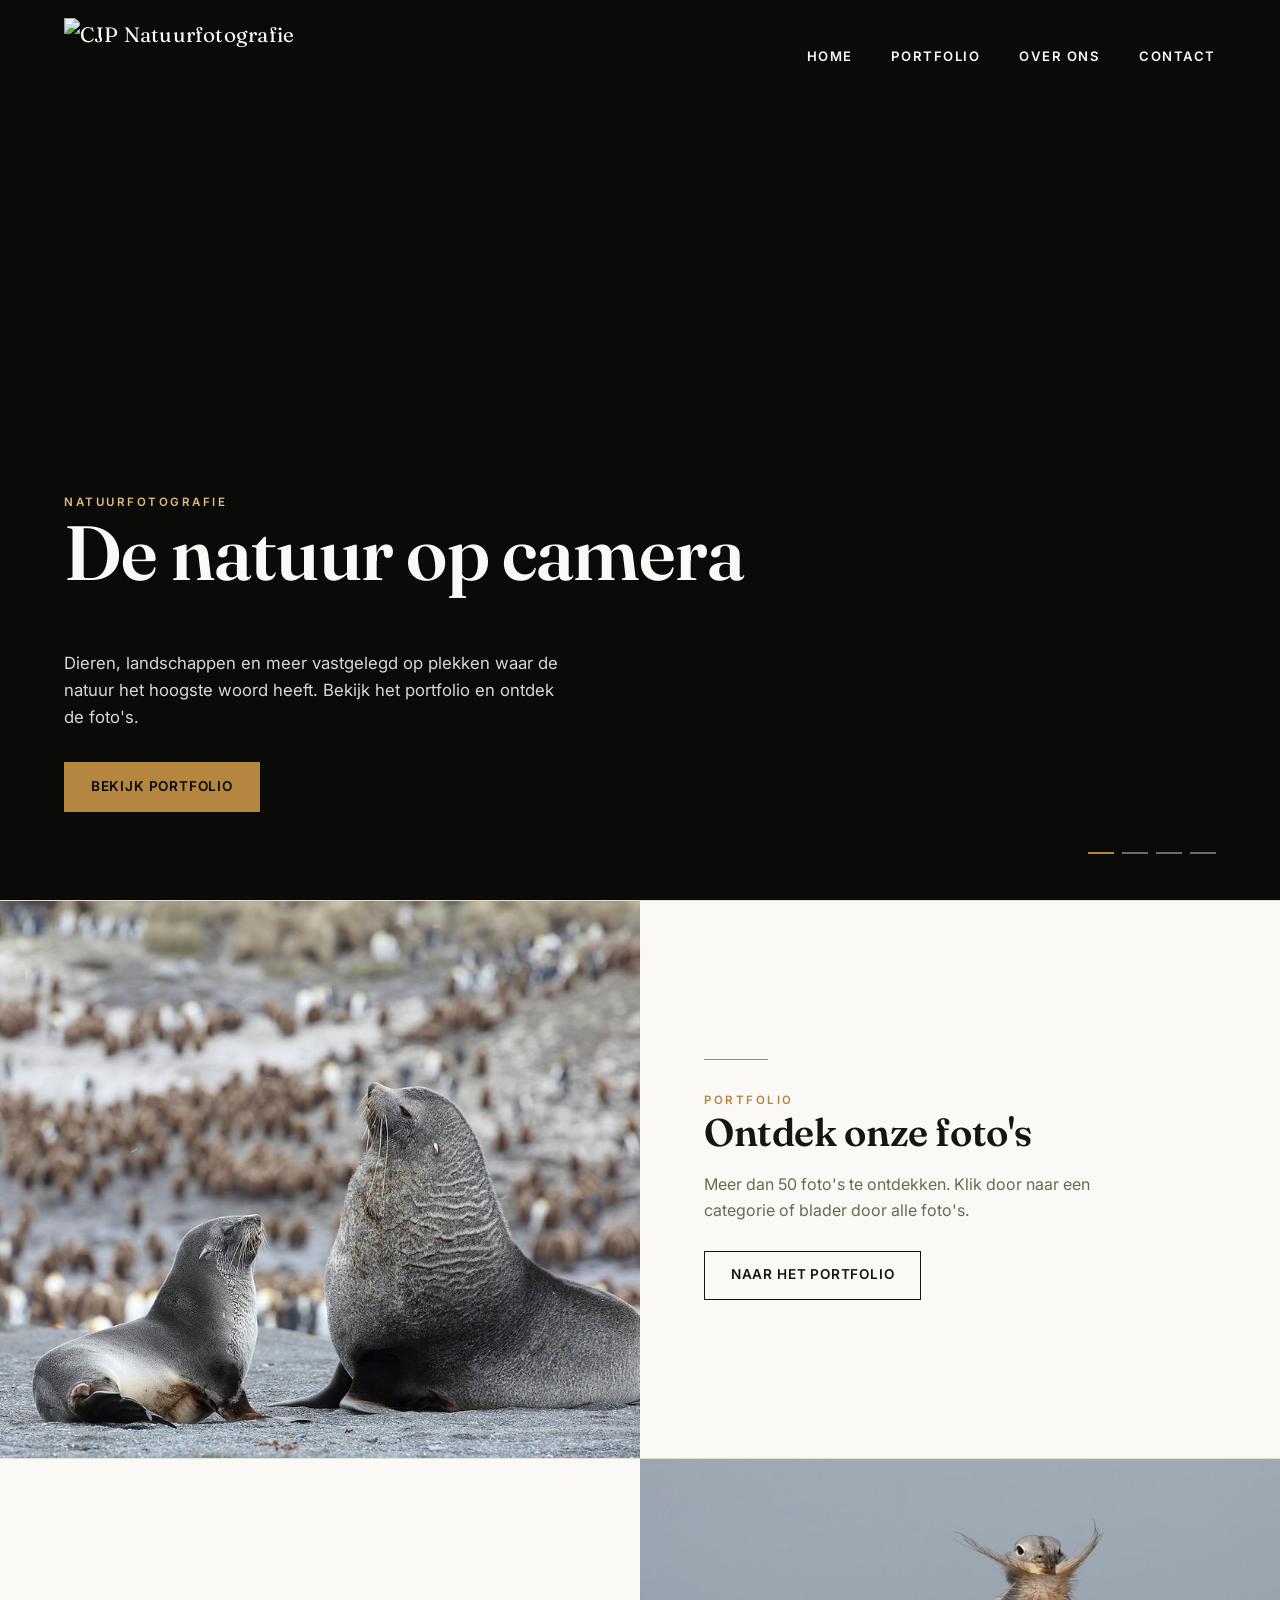
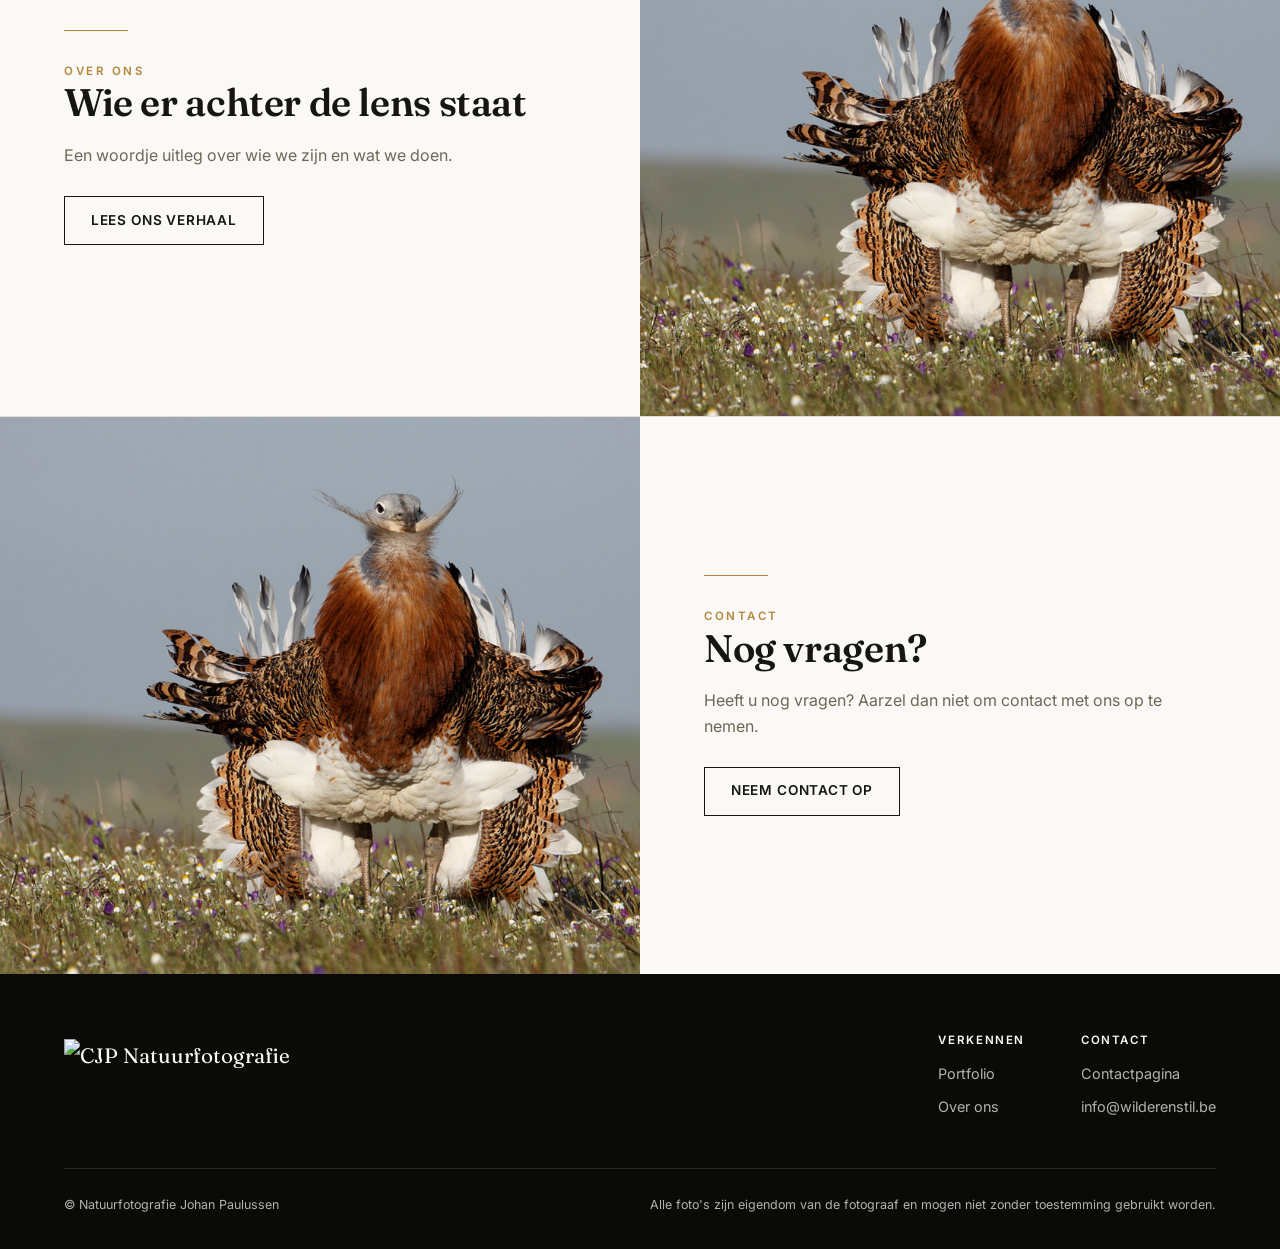
==== index.html @ 3b95b69b "Update image sources in index.html" ====
<!DOCTYPE html>
<html lang="nl">
<head>
<meta charset="UTF-8">
<meta name="viewport" content="width=device-width, initial-scale=1.0">
<title>Natuurfotografie Johan Paulussen</title>
<meta name="description" content="Natuurfotografie by Johan Paulussen">
<link rel="preconnect" href="https://fonts.googleapis.com">
<link href="https://fonts.googleapis.com/css2?family=Fraunces:opsz,wght@9..144,400;9..144,600;9..144,700&family=Inter:wght@400;500;600;700&display=swap" rel="stylesheet">
<link rel="stylesheet" href="css/style.css">
</head>
<body>

<!-- ============================================================ NAVIGATIE -->
<header class="site-nav">
  <a href="./" class="logo">
    <img class="logo-voor-zwart" src="images/logo-voor-zwart.png" alt="CJP Natuurfotografie">
    <img class="logo-voor-wit" src="images/logo-voor-wit.png" alt="CJP Natuurfotografie">
  </a>
  <button class="nav-toggle" aria-label="Menu" aria-expanded="false">☰</button>
  <nav>
    <ul class="nav-links">
      <li><a class="top-link" href="./">Home</a></li>
      <li class="has-menu">
        <a class="top-link" href="portfolio/">Portfolio</a>
        <div class="mega-menu" data-mega-menu></div>
      </li>
      <li><a class="top-link" href="over-ons/">Over ons</a></li>
      <li><a class="top-link" href="contact/">Contact</a></li>
    </ul>
  </nav>
</header>

<!-- ============================================================ HERO SLIDESHOW -->
<section class="hero">
  <div class="hero-slide is-active" style="background-image:url('images/slide-1.webp')"></div>
  <div class="hero-slide" style="background-image:url('images/slide-2.webp')"></div>
  <div class="hero-slide" style="background-image:url('images/slide-3.webp')"></div>
  <div class="hero-slide" style="background-image:url('images/slide-4.webp')"></div>

  <div class="hero-inner">
    <span class="eyebrow">Natuurfotografie</span>
    <h1 class="hero-title">De natuur op camera</h1>
    <p class="hero-sub">Dieren, landschappen en meer vastgelegd op plekken waar de natuur het hoogste woord heeft. Bekijk het portfolio en ontdek de foto's.</p>
    <div class="hero-actions">
      <a class="btn btn-goud" href="portfolio/">Bekijk portfolio</a>
    </div>
  </div>

  <div class="hero-dots"></div>
</section>

<!-- ============================================================ SCROLL-REVEAL BARS -->
<section class="bars">

  <div class="bar">
    <div class="bar-media"><img src="images/index-1.jpg" alt="Spetters" loading="lazy"></div>
    <div class="bar-content">
      <div class="horizon"></div>
      <div class="opacity-group">
        <span class="eyebrow">Portfolio</span>
        <h3>Ontdek onze foto's</h3>
        <p>Meer dan 50 foto's te ontdekken. Klik door naar een categorie of blader door alle foto's.</p>
        <a class="btn btn-line" href="portfolio/">Naar het portfolio</a>
      </div>
    </div>
  </div>

  <div class="bar">
    <div class="bar-media"><img src="images/index-2.jpg" alt="Oog in oogr" loading="lazy"></div>
    <div class="bar-content">
      <div class="horizon"></div>
      <div class="opacity-group">
        <span class="eyebrow">Over ons</span>
        <h3>Wie er achter de lens staat</h3>
        <p>Een woordje uitleg over wie we zijn en wat we doen.</p>
        <a class="btn btn-line" href="over-ons/">Lees ons verhaal</a>
      </div>
    </div>
  </div>

  <div class="bar">
    <div class="bar-media"><img src="images/index-3.jpg" alt="Moeder en zoon in het dierenrijk" loading="lazy"></div>
    <div class="bar-content">
      <div class="horizon"></div>
      <div class="opacity-group">
        <span class="eyebrow">Contact</span>
        <h3>Nog vragen?</h3>
        <p>Heeft u nog vragen? Aarzel dan niet om contact met ons op te nemen.</p>
        <a class="btn btn-line" href="contact/">Neem contact op</a>
      </div>
    </div>
  </div>

</section>

<!-- ============================================================ FOOTER -->
<footer class="site-footer">
  <div class="footer-top">
    <a href="./" class="logo"><img src="images/logo-voor-zwart.png" alt="CJP Natuurfotografie"></a>
    <div class="footer-links">
      <div>
        <h4>Verkennen</h4>
        <ul>
          <li><a href="portfolio/">Portfolio</a></li>
          <li><a href="over-ons/">Over ons</a></li>
        </ul>
      </div>
      <div>
        <h4>Contact</h4>
        <ul>
          <li><a href="contact/">Contactpagina</a></li>
          <li><a href="mailto:info@wilderenstil.be">info@wilderenstil.be</a></li>
        </ul>
      </div>
    </div>
  </div>
  <div class="footer-bottom">
    <span>© Natuurfotografie Johan Paulussen</span>
    <span>Alle foto's zijn eigendom van de fotograaf en mogen niet zonder toestemming gebruikt worden.</span>
  </div>
</footer>

<script src="js/data.js"></script>
<script src="js/main.js"></script>
</body>
</html>
---- css/style.css ----
/* =========================================================================
   NATUURFOTOGRAFIE — stijlsysteem
   Kleur: ivoor / inkt / noir met een goud-accent.
   Type: Fraunces (display, met karakter) + Inter (body/UI).
   Signature: de "horizon-reveal" — bij het scrollen tekent een dunne
   gouden lijn zichzelf, als een horizon die verschijnt, terwijl de
   inhoud van elke sectie vanaf de zijkant instroomt.
   ========================================================================== */

:root{
  --c-ivoor:      #FAF9F5;
  --c-ivoor-dim:  #F1EFE8;
  --c-inkt:       #16150F;
  --c-noir:       #0A0A08;
  --c-noir-2:     #131210;
  --c-goud:       #B4863F;
  --c-goud-licht: #DDBD7C;
  --c-goud-dim:   #8C6A32;
  --c-lijn-licht: #E1DED2;
  --c-lijn-donker:#2A2820;
  --c-tekst-zacht:#6B6858;

  --font-display: 'Fraunces', 'Iowan Old Style', serif;
  --font-body:    'Inter', -apple-system, BlinkMacSystemFont, sans-serif;

  --maxw: 1320px;
  --pad: clamp(20px, 5vw, 72px);

  --dur: 0.9s;
  --ease: cubic-bezier(.22,.61,.36,1);
}

*, *::before, *::after{ box-sizing: border-box; }
html{ scroll-behavior: smooth; }
@media (prefers-reduced-motion: reduce){
  html{ scroll-behavior: auto; }
  *, *::before, *::after{ animation-duration: 0.001ms !important; transition-duration: 0.001ms !important; }
}

body{
  margin:0;
  background: var(--c-ivoor);
  color: var(--c-inkt);
  font-family: var(--font-body);
  font-size: 16px;
  line-height: 1.6;
  -webkit-font-smoothing: antialiased;
}

img{ max-width:100%; display:block; }
a{ color:inherit; text-decoration:none; }
ul{ margin:0; padding:0; list-style:none; }
button{ font-family: inherit; cursor:pointer; }
input, textarea, select{ font-family: inherit; font-size: 1rem; }

h1,h2,h3,h4{
  font-family: var(--font-display);
  font-weight: 600;
  line-height: 1.08;
  margin: 0 0 .5em;
  letter-spacing: -0.01em;
}

.eyebrow{
  font-family: var(--font-body);
  font-size: .72rem;
  letter-spacing: .22em;
  text-transform: uppercase;
  color: var(--c-goud);
  font-weight: 600;
}

.wrap{ max-width: var(--maxw); margin: 0 auto; padding-left: var(--pad); padding-right: var(--pad); }

/* -------------------------------------------------------------- knoppen */
.btn{
  display:inline-flex;
  align-items:center;
  gap:.6em;
  padding: .95em 1.9em;
  border: 1px solid currentColor;
  background: transparent;
  font-size: .85rem;
  letter-spacing: .06em;
  text-transform: uppercase;
  font-weight: 600;
  transition: background var(--dur) var(--ease), color var(--dur) var(--ease), border-color var(--dur) var(--ease);
}
.btn-goud{
  color: var(--c-noir);
  background: var(--c-goud);
  border-color: var(--c-goud);
}
.btn-goud:hover{ background: var(--c-goud-licht); border-color: var(--c-goud-licht); }
.btn-line{ color: inherit; }
.btn-line:hover{ background: var(--c-inkt); color: var(--c-ivoor); border-color: var(--c-inkt); }
.btn-line.licht:hover{ background: var(--c-ivoor); color: var(--c-inkt); border-color: var(--c-ivoor); }

/* -------------------------------------------------------------- navigatie */
.site-nav{
  position: fixed;
  top:0; left:0; right:0;
  z-index: 100;
  display:flex;
  align-items:center;
  justify-content:space-between;
  padding: 26px var(--pad);
  color: var(--c-ivoor);
  transition: background var(--dur) var(--ease), padding var(--dur) var(--ease), color var(--dur) var(--ease), box-shadow var(--dur) var(--ease);
}
.site-nav.is-scrolled{
  background: rgba(250,249,245,.92);
  backdrop-filter: blur(10px);
  color: var(--c-inkt);
  padding-top: 16px;
  padding-bottom: 16px;
  box-shadow: 0 1px 0 var(--c-lijn-licht);
}
.site-nav .logo{
  font-family: var(--font-display);
  font-size: 1.3rem;
  letter-spacing: .01em;
  display: inline-flex;
  align-items: center;
}
.site-nav .logo span{ color: var(--c-goud); }

/* Twee logobestanden: één ontworpen voor een witte/lichte achtergrond,
   één voor een donkere achtergrond. CSS toont automatisch de juiste
   versie: op de homepage (transparante balk over de foto) de donkere
   versie, zodra je scrolt (effen lichte balk) de witte versie. Op alle
   andere pagina's staat de balk altijd effen, dus daar zie je meteen
   de witte versie. */
.site-nav .logo img{
  height: 76px;
  width: auto;
  display: block;
  margin: -8px 0;   /* laat het logo groter ogen zonder de navbalk zelf hoger te maken */
  transition: height .3s var(--ease), margin .3s var(--ease);
}
.site-nav.is-scrolled .logo img{ height: 84px; margin: -14px 0; }

.site-nav .logo .logo-voor-wit{ display: none; }
.site-nav.is-scrolled .logo .logo-voor-zwart{ display: none; }
.site-nav.is-scrolled .logo .logo-voor-wit{ display: block; }

.nav-links{ display:flex; align-items:center; gap: 2.4rem; }
.nav-links > li{ position: relative; }
.nav-links a.top-link{
  font-size: .82rem;
  letter-spacing:.12em;
  text-transform: uppercase;
  font-weight: 600;
  padding: 6px 0;
  position:relative;
}
.nav-links a.top-link::after{
  content:"";
  position:absolute; left:0; bottom:-2px;
  height:1px; width:100%;
  background: var(--c-goud);
  transform: scaleX(0);
  transform-origin: right;
  transition: transform .4s var(--ease);
}
.nav-links a.top-link:hover::after,
.nav-links li.has-menu:hover a.top-link::after{ transform: scaleX(1); transform-origin: left; }

.nav-cta{ font-size:.8rem; }

.nav-toggle{ display:none; }

/* mini-menu: enkel categorienamen bij hover op "Portfolio" — bewust
   zonder foto's, zodat je snel en rustig een categorie kiest. Foto's
   verschijnen pas op de portfolio-pagina zelf. */
.mega-menu{
  position:absolute;
  top: 100%; left: 50%;
  transform: translate(-50%, 4px);
  margin-top: 22px;
  min-width: 220px;
  background: var(--c-ivoor);
  color: var(--c-inkt);
  box-shadow: 0 20px 48px rgba(10,10,8,.22);
  border-top: 2px solid var(--c-goud);
  padding: 10px 0;
  display:flex;
  flex-direction: column;
  opacity:0;
  visibility:hidden;
  transition: opacity .25s var(--ease), transform .25s var(--ease), visibility .25s;
}
.nav-links li.has-menu:hover .mega-menu,
.nav-links li.has-menu:focus-within .mega-menu{
  opacity:1; visibility:visible; transform: translate(-50%, 0);
}
.mega-menu a{
  display:flex;
  align-items:center;
  justify-content:space-between;
  gap: 14px;
  padding: 13px 22px;
  font-size:.82rem;
  letter-spacing:.03em;
  transition: background .2s, padding-left .2s var(--ease), color .2s;
}
.mega-menu a::after{
  content:"→";
  color: var(--c-goud);
  opacity:0;
  transform: translateX(-4px);
  transition: opacity .2s var(--ease), transform .2s var(--ease);
}
.mega-menu a:hover{
  background: var(--c-ivoor-dim);
  padding-left: 26px;
  color: var(--c-goud-dim);
}
.mega-menu a:hover::after{ opacity:1; transform: translateX(0); }
.mega-menu a + a{ border-top: 1px solid var(--c-lijn-licht); }

/* -------------------------------------------------------------- navigatie (mobiel)
   .nav-toggle is hierboven altijd display:none — deze media query maakt
   'm zichtbaar onder de 860px-grens (dezelfde grens als de rest van de
   site) en verandert .nav-links in een uitschuifpaneel dat opent via de
   'open'-class die main.js toevoegt bij een klik op de hamburgerknop. */
@media (max-width: 860px){
  .nav-toggle{
    display:flex;
    align-items:center;
    justify-content:center;
    width: 44px;
    height: 44px;
    margin-left: auto;
    background: none;
    border: none;
    color: inherit;
    font-size: 1.5rem;
    line-height: 1;
    position: relative;
    z-index: 101; /* boven het paneel, zodat de knop bruikbaar blijft om te sluiten */
  }
  /* Zodra het paneel open staat, zit de knop altijd tegen de lichte
     achtergrond van .nav-links — ook op de homepage, vóór je scrolt,
     wanneer de navbalk zelf nog transparant met witte tekst is (dan
     zou een wit kruisje onzichtbaar zijn op dat lichte paneel). Forceer
     daarom een donkere kleur zodra het menu open staat. */
  body.nav-open .nav-toggle{ color: var(--c-inkt); }
  .nav-links{
    position: fixed;
    top: 0; right: 0;
    height: 100vh;
    width: min(320px, 86vw);
    margin: 0;
    padding: 120px 32px 40px;
    background: var(--c-ivoor);
    color: var(--c-inkt);
    flex-direction: column;
    align-items: flex-start;
    gap: 0;
    overflow-y: auto;
    transform: translateX(100%);
    transition: transform .45s var(--ease);
    box-shadow: -24px 0 60px rgba(10,10,8,.25);
  }
  .nav-links.open{ transform: translateX(0); }
  .nav-links > li{ width: 100%; }
  .nav-links > li + li{ border-top: 1px solid var(--c-lijn-licht); }
  .nav-links a.top-link{
    display: block;
    width: 100%;
    padding: 16px 0;
    font-size: .95rem;
  }
  .nav-links a.top-link::after{ display:none; }

  /* het uitklap-menu onder "Portfolio" werkt op mobiel niet via :hover —
     daarom hier gewoon altijd zichtbaar en inline getoond, i.p.v. als
     zwevend paneel */
  .nav-links li.has-menu .mega-menu{
    position: static;
    transform: none;
    margin-top: 0;
    min-width: 0;
    width: 100%;
    opacity: 1;
    visibility: visible;
    box-shadow: none;
    border-top: none;
    padding: 0 0 14px 12px;
    display: flex;
    flex-direction: column;
  }
  .nav-links li.has-menu .mega-menu a{ padding: 10px 0; font-size:.8rem; color: var(--c-tekst-zacht); }
  .nav-links li.has-menu .mega-menu a + a{ border-top: none; }
  .nav-links li.has-menu .mega-menu a::after{ display:none; }
  .nav-links li.has-menu .mega-menu a:hover{ background: var(--c-ivoor-dim); padding-left: 0; }

  /* Zonder deze regel wint de :focus-within/:hover-regel hierboven (die
     voor de zwevende desktopversie transform: translate(-50%,0) zet)
     alsnog van onze eigen 'transform:none' zodra je een categorielink
     aantikt (tikken = focus) — met exact dezelfde selector-opbouw hier
     overschrijven we 'm alsnog (gelijke specificiteit, latere regel wint). */
  .nav-links li.has-menu:hover .mega-menu,
  .nav-links li.has-menu:focus-within .mega-menu{
    transform: none;
  }

  /* afdonkering achter het uitgeschoven menu, aangestuurd door de
     'nav-open'-class die main.js op body zet */
  body.nav-open::after{
    content:"";
    position: fixed;
    inset: 0;
    background: rgba(10,10,8,.45);
    z-index: 99;
  }
}

/* ============================================================== HERO / SLIDESHOW */
.hero{
  position: relative;
  height: 100vh;
  min-height: 560px;
  width:100%;
  overflow: hidden;
  background: var(--c-noir);
}
@supports (height: 100dvh){
  .hero{ height: 100dvh; }
}
.hero-slide{
  position:absolute; inset:0;
  background-size: cover;
  background-position: center;
  opacity:0;
  transform: scale(1.08);
  transition: opacity 1.6s ease, transform 8s linear;
}
.hero-slide.is-active{ opacity:1; transform: scale(1); }
.hero::after{
  content:"";
  position:absolute; inset:0;
  background: linear-gradient(180deg, rgba(10,10,8,.35) 0%, rgba(10,10,8,.15) 40%, rgba(10,10,8,.65) 100%);
  pointer-events:none;
}
.hero-inner{
  position: relative;
  z-index: 2;
  height:100%;
  display:flex;
  flex-direction:column;
  justify-content:flex-end;
  padding: 0 var(--pad) 88px;
  color: var(--c-ivoor);
}
.hero-inner .eyebrow{ color: var(--c-goud-licht); }
.hero-title{
  font-size: clamp(2.6rem, 6vw, 5.4rem);
  max-width: 14ch;
}
.hero-sub{
  max-width: 46ch;
  color: rgba(250,249,245,.86);
  font-size: 1.05rem;
  margin-bottom: 2rem;
}
.hero-actions{ display:flex; gap: 1rem; flex-wrap:wrap; }

.hero-dots{
  position:absolute;
  right: var(--pad); bottom: 46px;
  z-index: 3;
  display:flex; gap:.5rem;
}
.hero-dots button{
  width:26px; height:2px; border:0; background: rgba(250,249,245,.4); padding:0;
  transition: background .4s;
}
.hero-dots button.is-active{ background: var(--c-goud); }

.scroll-cue{
  position:absolute;
  left: var(--pad); bottom: 46px;
  z-index:3;
  color: rgba(250,249,245,.8);
  display:flex; align-items:center; gap:.7rem;
  font-size:.72rem; letter-spacing:.18em; text-transform:uppercase;
}
.scroll-cue .line{ width:1px; height:34px; background: rgba(250,249,245,.5); position:relative; overflow:hidden; }
.scroll-cue .line::after{
  content:""; position:absolute; left:0; top:-100%; width:100%; height:100%;
  background: var(--c-goud);
  animation: cue-fall 1.8s ease-in-out infinite;
}
@keyframes cue-fall{ 0%{ top:-100%; } 60%{ top:100%; } 100%{ top:100%; } }

/* ============================================================== REVEAL-BARS (home) */
.bars{ background: var(--c-ivoor); }
.bar{
  display:grid;
  grid-template-columns: 1fr 1fr;
  min-height: 62vh;
  border-top: 1px solid var(--c-lijn-licht);
  overflow:hidden;
}
.bar:nth-of-type(even) .bar-media{ order:2; }
.bar-media{
  position:relative;
  overflow:hidden;
  clip-path: inset(0 100% 0 0);
  transition: clip-path 1.1s var(--ease);
}
.bar:nth-of-type(even) .bar-media{ clip-path: inset(0 0 0 100%); }
.bar.in-view .bar-media{ clip-path: inset(0 0 0 0); }
.bar-media img{
  width:100%; height:100%; object-fit:cover;
  transform: scale(1.12);
  transition: transform 1.3s var(--ease);
}
.bar.in-view .bar-media img{ transform: scale(1); }

.bar-content{
  display:flex; flex-direction:column; justify-content:center;
  padding: clamp(32px, 5vw, 80px);
  position:relative;
}
.bar-content .horizon{
  width:0; height:1px; background: var(--c-goud);
  margin-bottom: 26px;
  transition: width 1s var(--ease) .25s;
}
.bar.in-view .bar-content .horizon{ width: 64px; }

.bar-content .opacity-group{
  opacity:0; transform: translateY(18px);
  transition: opacity .9s var(--ease) .3s, transform .9s var(--ease) .3s;
}
.bar.in-view .bar-content .opacity-group{ opacity:1; transform: translateY(0); }

.bar-content h3{ font-size: clamp(1.9rem, 3vw, 2.7rem); }
.bar-content p{ color: var(--c-tekst-zacht); max-width: 46ch; margin-bottom: 1.7rem; }

@media (max-width: 860px){
  .bar{ grid-template-columns: 1fr; min-height: auto; }
  .bar-media{ height: 46vh; clip-path: inset(0 0 100% 0) !important; }
  .bar.in-view .bar-media{ clip-path: inset(0 0 0 0) !important; }
}

/* ============================================================== PAGINA-HEADER (niet-home) */
.page-header{
  padding: 168px var(--pad) 64px;
  background: var(--c-noir);
  color: var(--c-ivoor);
  border-bottom: 1px solid var(--c-lijn-donker);
}
.page-header.licht{
  background: var(--c-ivoor); color: var(--c-inkt);
  border-bottom-color: var(--c-lijn-licht);
}
.page-header h1{ font-size: clamp(2.2rem, 4.6vw, 3.6rem); max-width: 18ch; }
.page-header p.lead{ max-width: 58ch; color: rgba(250,249,245,.78); font-size: 1.05rem; }
.page-header.licht p.lead{ color: var(--c-tekst-zacht); }

/* ============================================================== PORTFOLIO — categorieën overzicht
   Met witruimte tussen de categorieën en voldoende ruimte aan de
   buitenkant, gecentreerd op de pagina. */
.cat-grid{
  display:grid;
  grid-template-columns: repeat(2, 1fr);
  gap: 28px;
  max-width: var(--maxw);
  margin: 0 auto;
  padding: 36px var(--pad) 40px;
}
.cat-card{
  position:relative;
  aspect-ratio: 4/3;
  overflow:hidden;
  border-radius: 16px;
  background: var(--c-noir);
  display:block;
}
.cat-card img{
  width:100%; height:100%; object-fit:cover;
  transition: transform 1s var(--ease), filter .6s;
  filter: saturate(.92) brightness(.86);
}
.cat-card:hover img{ transform: scale(1.06); filter: saturate(1) brightness(.72); }
.cat-card::after{
  content:""; position:absolute; inset:0;
  background: linear-gradient(180deg, transparent 40%, rgba(10,10,8,.75) 100%);
}
.cat-card .label{
  position:absolute; left:28px; bottom:26px; right:28px; z-index:2; color:#fff;
}
.cat-card .label .eyebrow{ display:block; margin-bottom:.3rem; }
.cat-card .label h3{ font-size: 1.5rem; margin:0; }
@media (max-width: 860px){
  .cat-grid{ grid-template-columns: 1fr; gap: 20px; }
}

/* ============================================================== FOTOGRID
   Twee kolommen op desktop, elke foto in haar eigen, natuurlijke
   formaat (geen uitsnede). Een echte grid (i.p.v. CSS-columns) zodat
   de bovenste rij foto's altijd netjes op dezelfde hoogte begint,
   met een vaste tussenmarge tussen alle rijen en kolommen. */
.photo-grid{
  display: grid;
  grid-template-columns: repeat(2, 1fr);
  align-items: start;
  gap: 40px 36px;
  max-width: 1560px;
  margin: 0 auto;
  padding: 64px var(--pad) 90px;
}
.photo-card{
  position:relative;
  display:block;
  overflow:hidden;
  border-radius: 16px;
  background: var(--c-lijn-licht);
}
.photo-card img{ width:100%; height:auto; display:block; transition: transform 1s var(--ease); }
.photo-card:hover img{ transform: scale(1.05); }
.photo-card .titel-strip{
  position:absolute; left:0; right:0; bottom:0;
  padding: 26px 30px;
  background: linear-gradient(180deg, transparent, rgba(10,10,8,.78));
  color:#fff;
  font-family: var(--font-display);
  font-size: 1.3rem;
  letter-spacing:.01em;
  opacity: .96;
}
@media (max-width: 860px){
  .photo-grid{ grid-template-columns: 1fr; gap: 24px; padding: 32px var(--pad) 70px; }
  .photo-card .titel-strip{ font-size: 1.05rem; padding: 18px 20px; }
}

/* ============================================================== FOTODETAIL */
.foto-detail{
  display:grid;
  grid-template-columns: 1.5fr 1fr;
  gap: 0;
  /* boven: hoogte van de vaste navigatiebalk (~90px, deze pagina's staan
     altijd in de 'is-scrolled'-vormgeving) + dezelfde witruimte als
     links en onder, zodat die drie afstanden rond de foto gelijk
     blijven — ook wanneer --pad meebeweegt met de schermbreedte. Rechts
     blijft 0: .foto-info heeft zelf al ruime binnenpadding. */
  padding: calc(90px + var(--pad)) 0 var(--pad) var(--pad);
}
.foto-detail .foto-groot{ background: var(--c-noir); border-radius: 16px; overflow:hidden; }
.foto-detail .foto-groot img{ width:100%; height:100%; object-fit:cover; max-height: 86vh; }
.foto-detail .foto-info{
  padding: clamp(36px, 5vw, 76px);
  display:flex; flex-direction:column; justify-content:center;
}
.foto-info .terug{ font-size:.78rem; letter-spacing:.1em; text-transform:uppercase; color:var(--c-goud-dim); margin-bottom: 1.6rem; display:inline-block; }
.foto-info h1{ font-size: clamp(1.8rem, 3vw, 2.6rem); }
.foto-info .beschrijving{ color: var(--c-tekst-zacht); margin-bottom: 1.8rem; }
@media (max-width: 860px){
  .foto-detail{ grid-template-columns:1fr; padding-right: var(--pad); }
  .foto-detail .foto-groot img{ max-height: 60vh; }
}

/* ============================================================== ALGEMENE SECTIES */
.sectie{ padding: 96px var(--pad); }
.sectie-smal{ max-width: 780px; margin: 0 auto; }
.sectie h2{ font-size: clamp(1.8rem, 3.4vw, 2.6rem); }
.sectie .intro-tekst p{ color: var(--c-tekst-zacht); font-size: 1.05rem; margin-bottom: 1.3em; }
.sectie .intro-tekst p:last-child{ margin-bottom:0; }

/* zorgt dat #contactformulier niet achter de vaste navigatiebalk
   verdwijnt wanneer er per link naartoe gesprongen wordt */
#contactformulier{ scroll-margin-top: 100px; }

/* -------------------------------------------------------------- formulier */
.form-grid{
  display:grid; grid-template-columns: 1fr 1fr; gap: 22px 28px;
  margin-top: 46px;
}
.form-grid .volledig{ grid-column: 1 / -1; }
.veld{ display:flex; flex-direction:column; gap:8px; }
.veld label{ font-size:.75rem; letter-spacing:.08em; text-transform:uppercase; color: var(--c-tekst-zacht); }
.veld input, .veld select, .veld textarea{
  border: none; border-bottom: 1px solid var(--c-lijn-licht);
  background: transparent; padding: .7em .1em;
  transition: border-color .3s;
}
.veld input:focus, .veld select:focus, .veld textarea:focus{
  outline:none; border-bottom-color: var(--c-goud);
}
.veld textarea{ resize: vertical; min-height: 100px; }
.form-actions{ margin-top: 10px; display:flex; align-items:center; gap: 1.4rem; flex-wrap:wrap; }
.form-note{ font-size:.82rem; color: var(--c-tekst-zacht); }
.form-succes{
  display:none; margin-top: 26px; padding: 18px 22px;
  background: var(--c-ivoor-dim); border-left: 3px solid var(--c-goud); font-size:.95rem;
}
.form-succes.zichtbaar{ display:block; }
@media (max-width: 700px){ .form-grid{ grid-template-columns: 1fr; } }

/* ============================================================== FOOTER */
.site-footer{
  background: var(--c-noir);
  color: rgba(250,249,245,.7);
  padding: 60px var(--pad) 34px;
}
.footer-top{
  display:flex; justify-content:space-between; gap: 40px; flex-wrap:wrap;
  padding-bottom: 40px; border-bottom: 1px solid var(--c-lijn-donker);
}
.footer-top .logo{ font-family: var(--font-display); font-size:1.3rem; color: var(--c-ivoor); display:inline-flex; align-items:center; }
.footer-top .logo img{ height: 84px; width:auto; display:block; }
.footer-top .logo span{ color: var(--c-goud); }
.footer-links{ display:flex; gap: 3.5rem; flex-wrap:wrap; }
.footer-links h4{ color: var(--c-ivoor); font-size:.72rem; letter-spacing:.14em; text-transform:uppercase; font-family: var(--font-body); margin-bottom: 1rem; }
.footer-links li{ margin-bottom:.6rem; font-size:.9rem; }
.footer-links a:hover{ color: var(--c-goud-licht); }
.footer-bottom{ display:flex; justify-content:space-between; padding-top: 26px; font-size:.78rem; flex-wrap:wrap; gap:10px; }

/* ============================================================== over ons / contact korte teksten */
.duo-kolom{ display:grid; grid-template-columns: .9fr 1.1fr; gap: 56px; align-items:center; }
.duo-kolom img{ width:100%; height:100%; object-fit:cover; aspect-ratio: 4/5; border-radius: 16px; }
@media (max-width: 860px){ .duo-kolom{ grid-template-columns:1fr; } }

.contact-grid{ display:grid; grid-template-columns: 1fr 1fr; gap: 60px; }
.contact-sectie{
  /* Start net onder de vaste navigatiebalk (~90px) in plaats van onder
     een aparte, volledige-breedte header — het formulier komt zo
     merkbaar hoger op de pagina te staan. */
  padding-top: calc(90px + var(--pad));
}
.contact-info{ display:flex; flex-direction:column; gap: 28px; }
.contact-info h1{ font-size: clamp(1.8rem, 3.2vw, 2.6rem); margin-bottom:0; }
.contact-info > p{ color: var(--c-tekst-zacht); font-size: 1.05rem; margin:0; }
.contact-blok h3{ font-size: 1rem; text-transform:uppercase; letter-spacing:.08em; font-family: var(--font-body); font-weight:700; margin-bottom:.6rem; }
.contact-blok p, .contact-blok a{ color: var(--c-tekst-zacht); }
@media (max-width: 860px){ .contact-grid{ grid-template-columns: 1fr; gap: 30px; } }
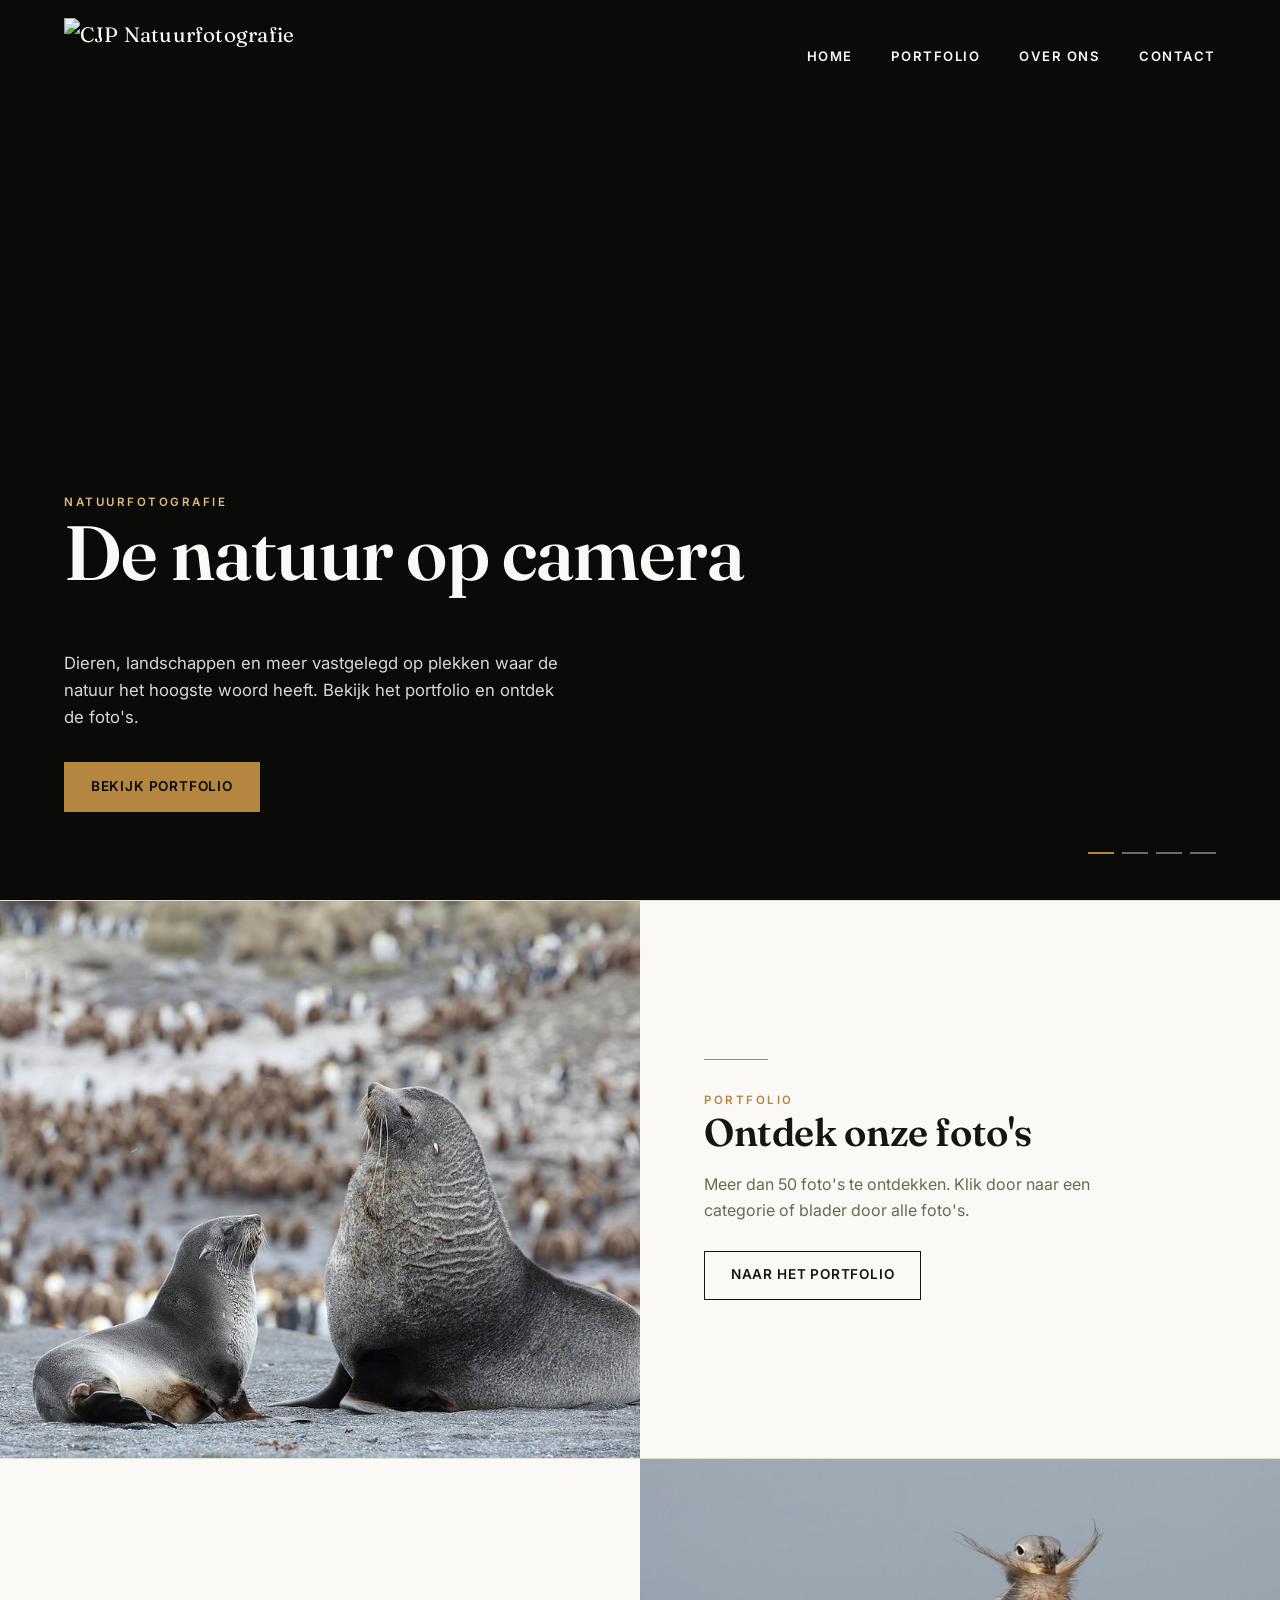
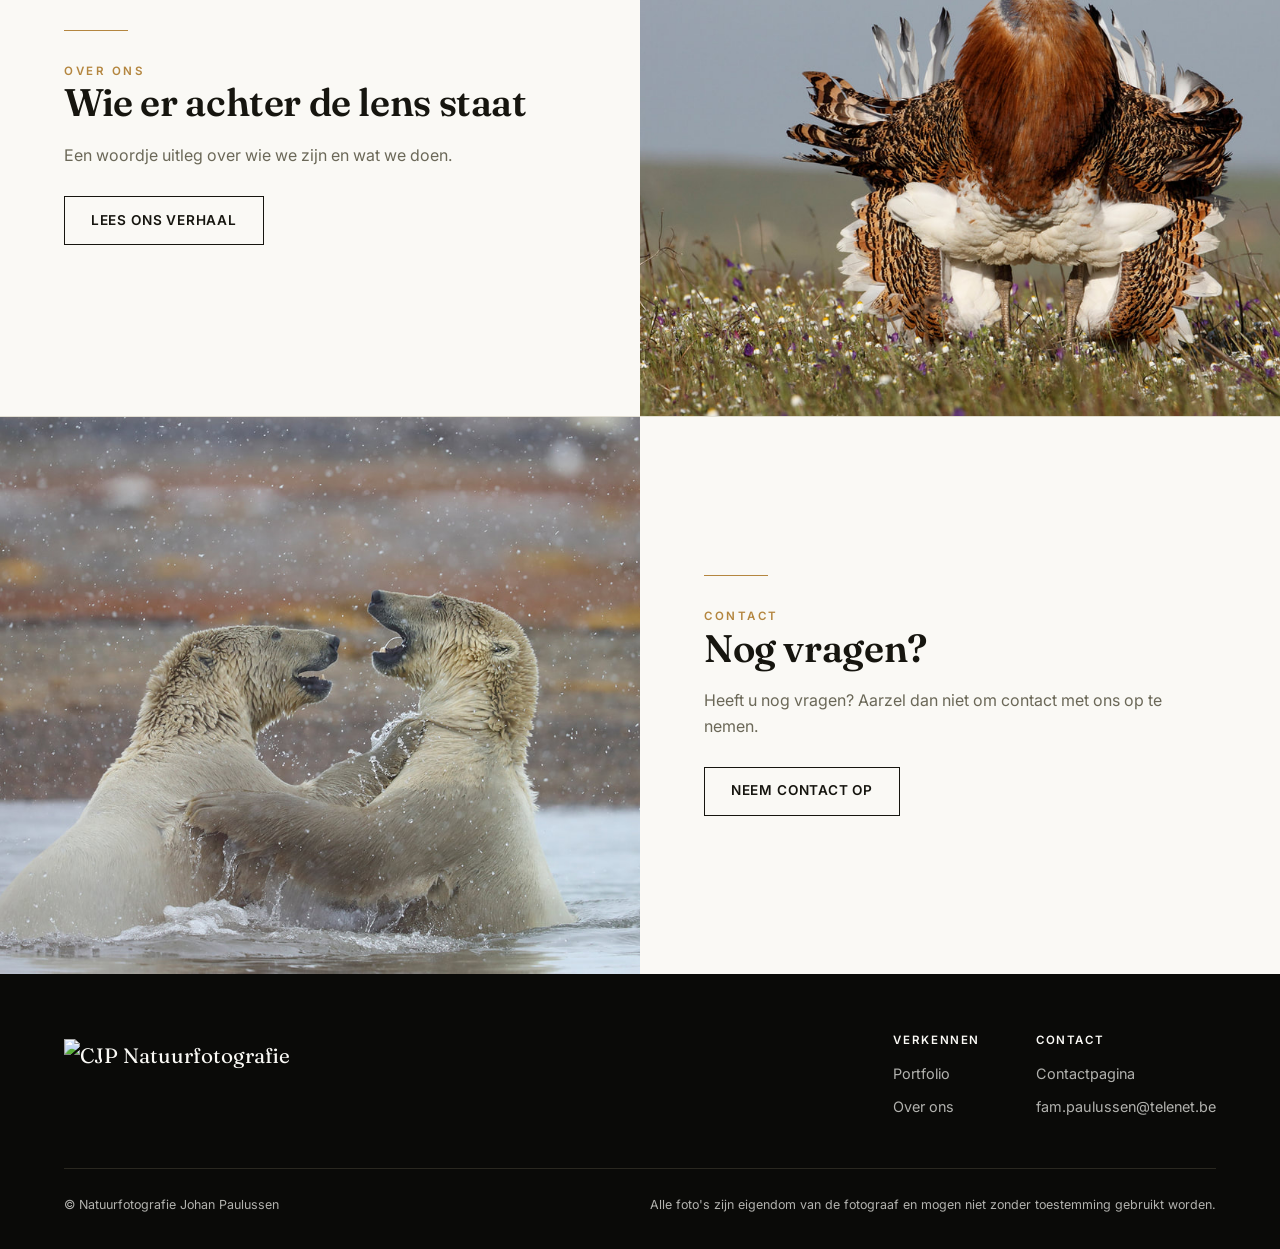
==== commit 2f2c5873: "Update contact email address in index.html" ====
--- a/index.html
+++ b/index.html
@@ -110,7 +110,7 @@
         <h4>Contact</h4>
         <ul>
           <li><a href="contact/">Contactpagina</a></li>
-          <li><a href="mailto:info@wilderenstil.be">info@wilderenstil.be</a></li>
+          <li><a href="mailto:fam.paulussen@telenet.be">fam.paulussen@telenet.be</a></li>
         </ul>
       </div>
     </div>
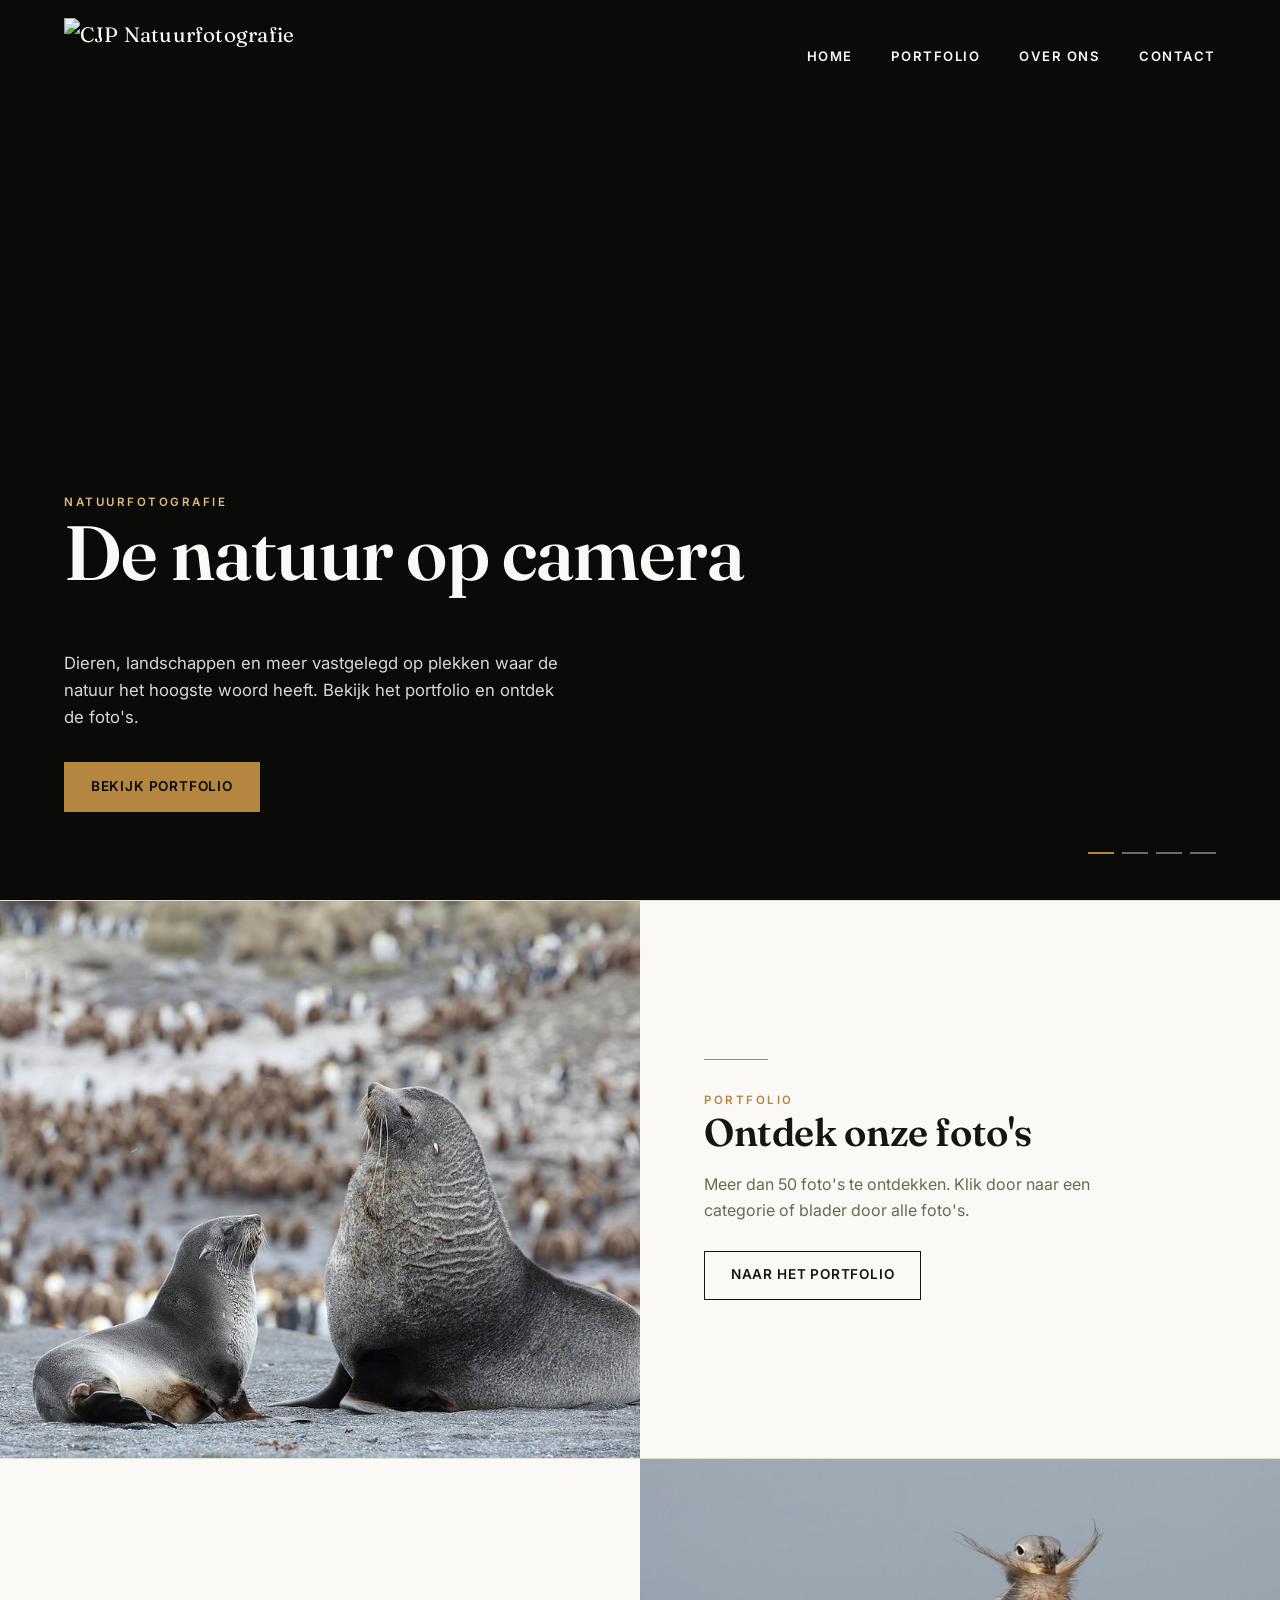
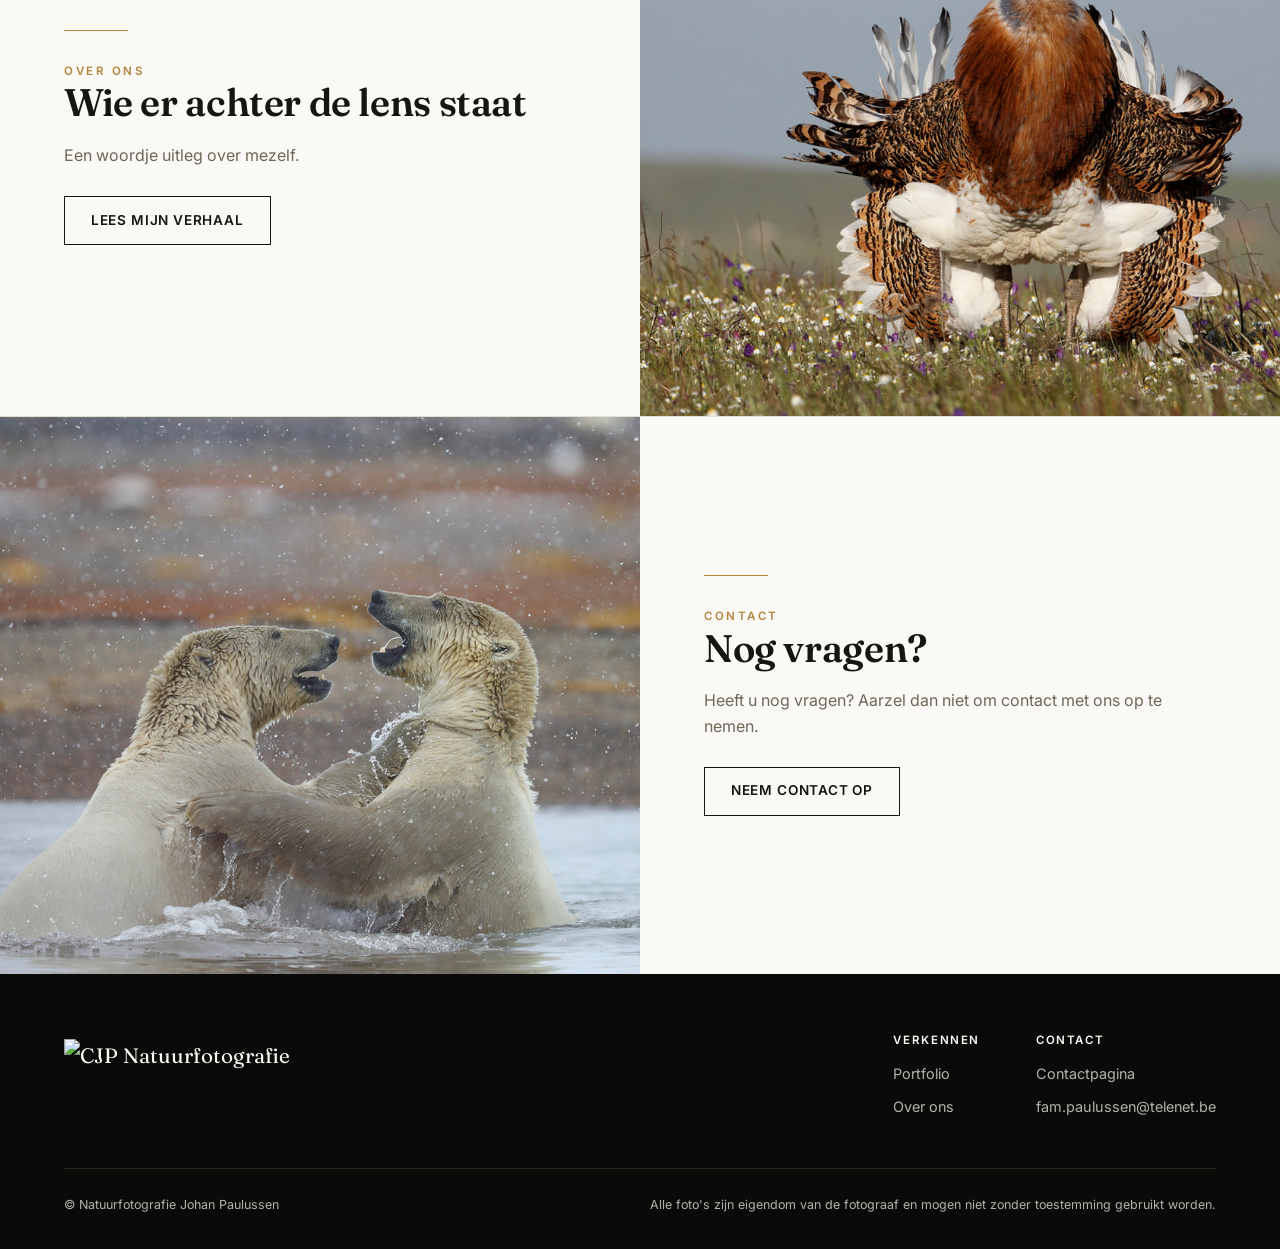
==== commit 22bf172d: "Update text and link in 'Over ons' section" ====
--- a/index.html
+++ b/index.html
@@ -73,8 +73,8 @@
       <div class="opacity-group">
         <span class="eyebrow">Over ons</span>
         <h3>Wie er achter de lens staat</h3>
-        <p>Een woordje uitleg over wie we zijn en wat we doen.</p>
-        <a class="btn btn-line" href="over-ons/">Lees ons verhaal</a>
+        <p>Een woordje uitleg over mezelf.</p>
+        <a class="btn btn-line" href="over-ons/">Lees mijn verhaal</a>
       </div>
     </div>
   </div>
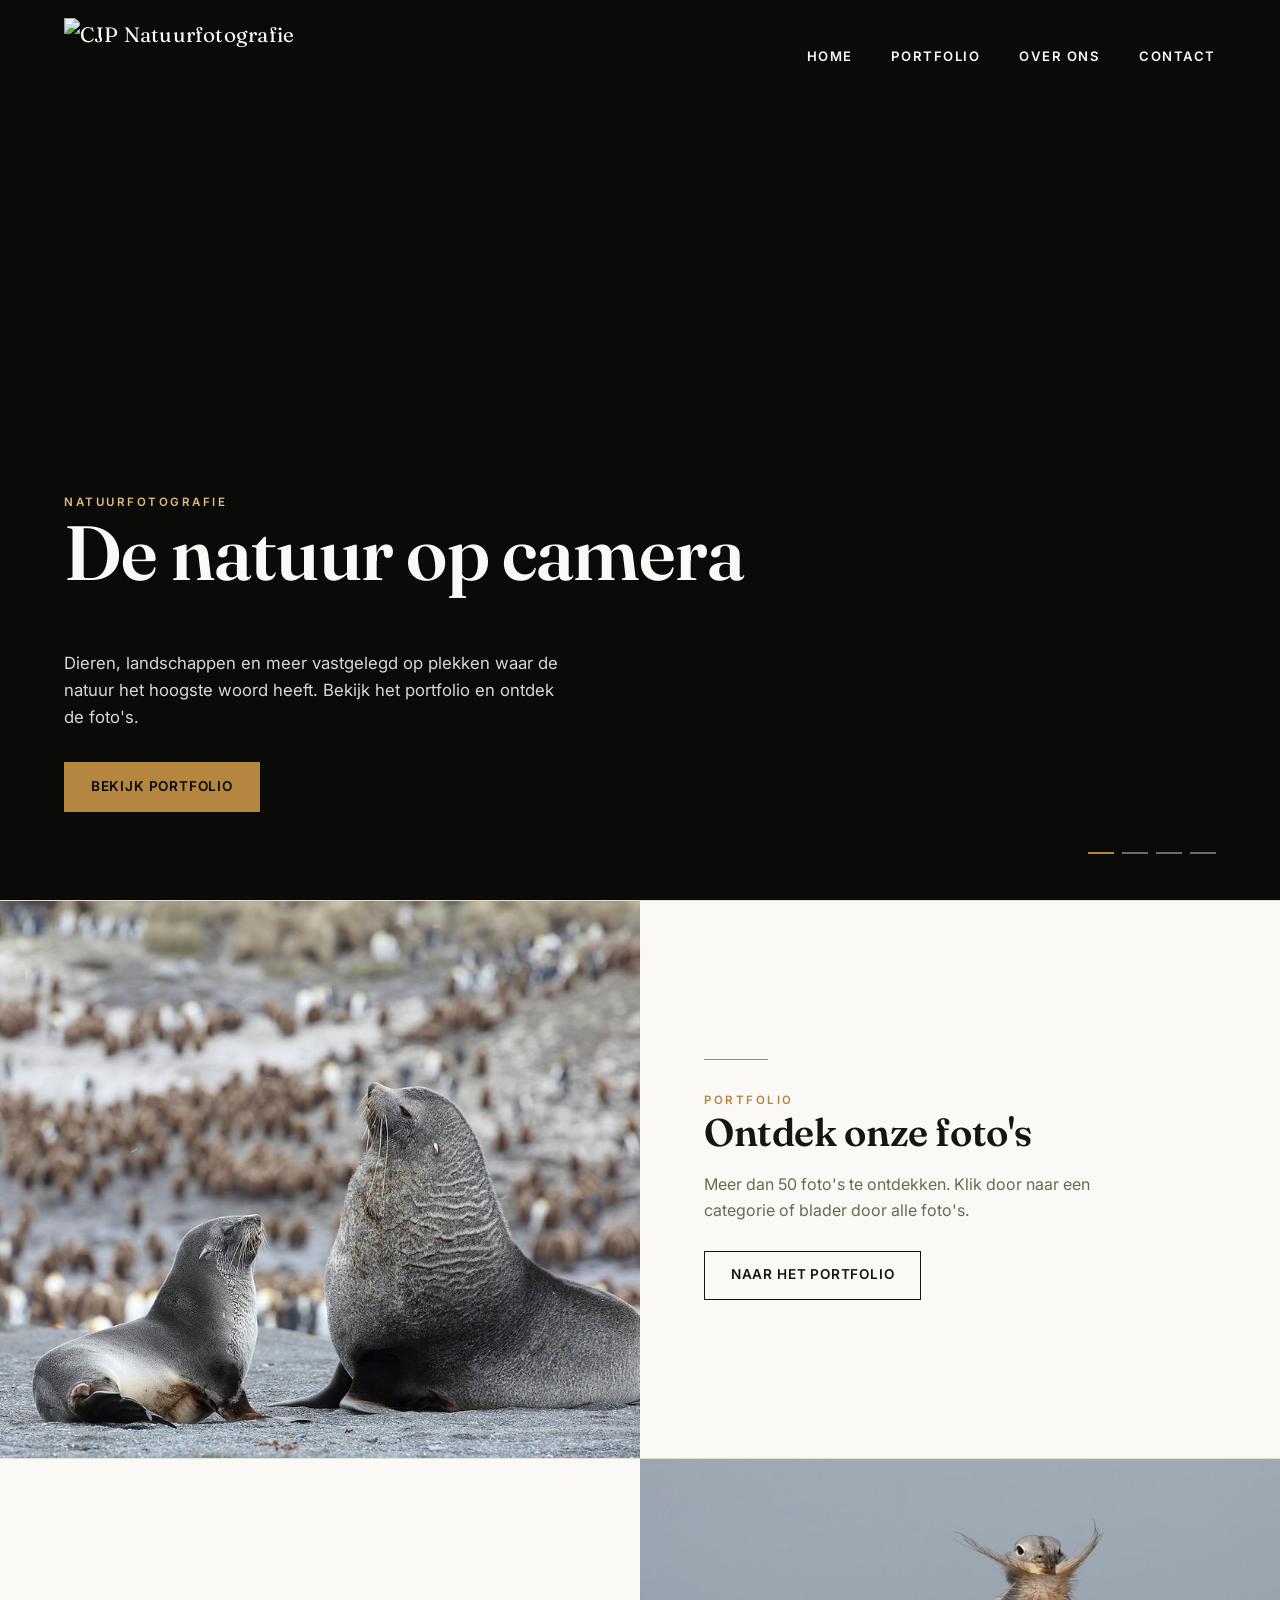
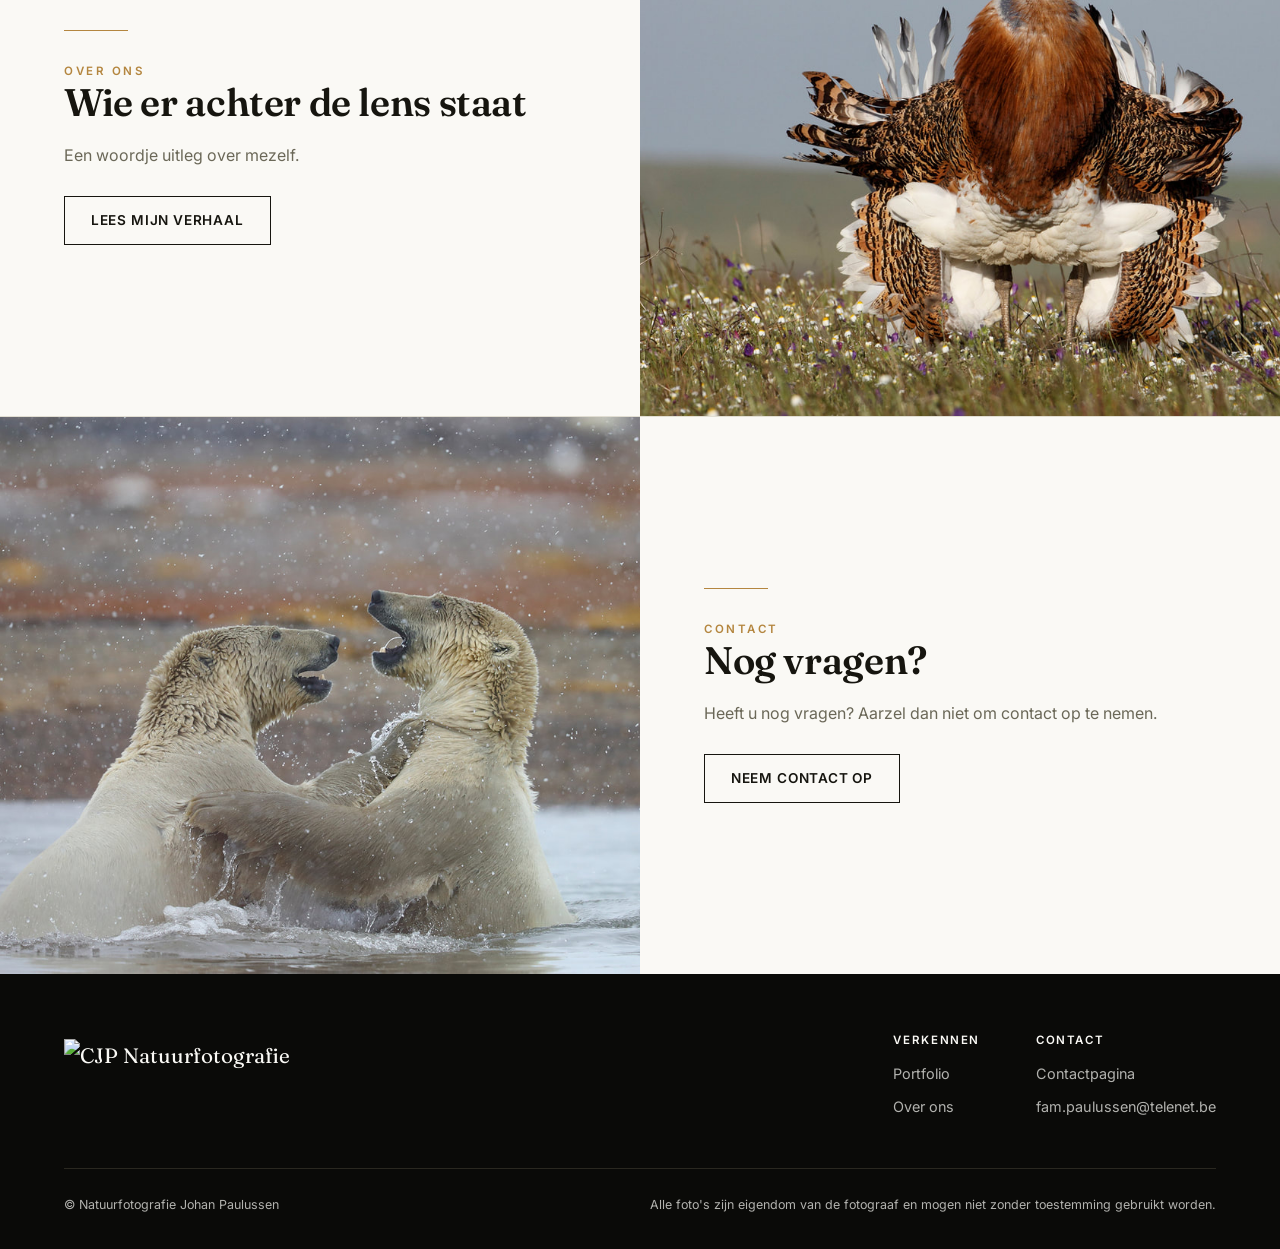
==== commit 74ce2668: "Simplify contact message in index.html" ====
--- a/index.html
+++ b/index.html
@@ -86,7 +86,7 @@
       <div class="opacity-group">
         <span class="eyebrow">Contact</span>
         <h3>Nog vragen?</h3>
-        <p>Heeft u nog vragen? Aarzel dan niet om contact met ons op te nemen.</p>
+        <p>Heeft u nog vragen? Aarzel dan niet om contact op te nemen.</p>
         <a class="btn btn-line" href="contact/">Neem contact op</a>
       </div>
     </div>
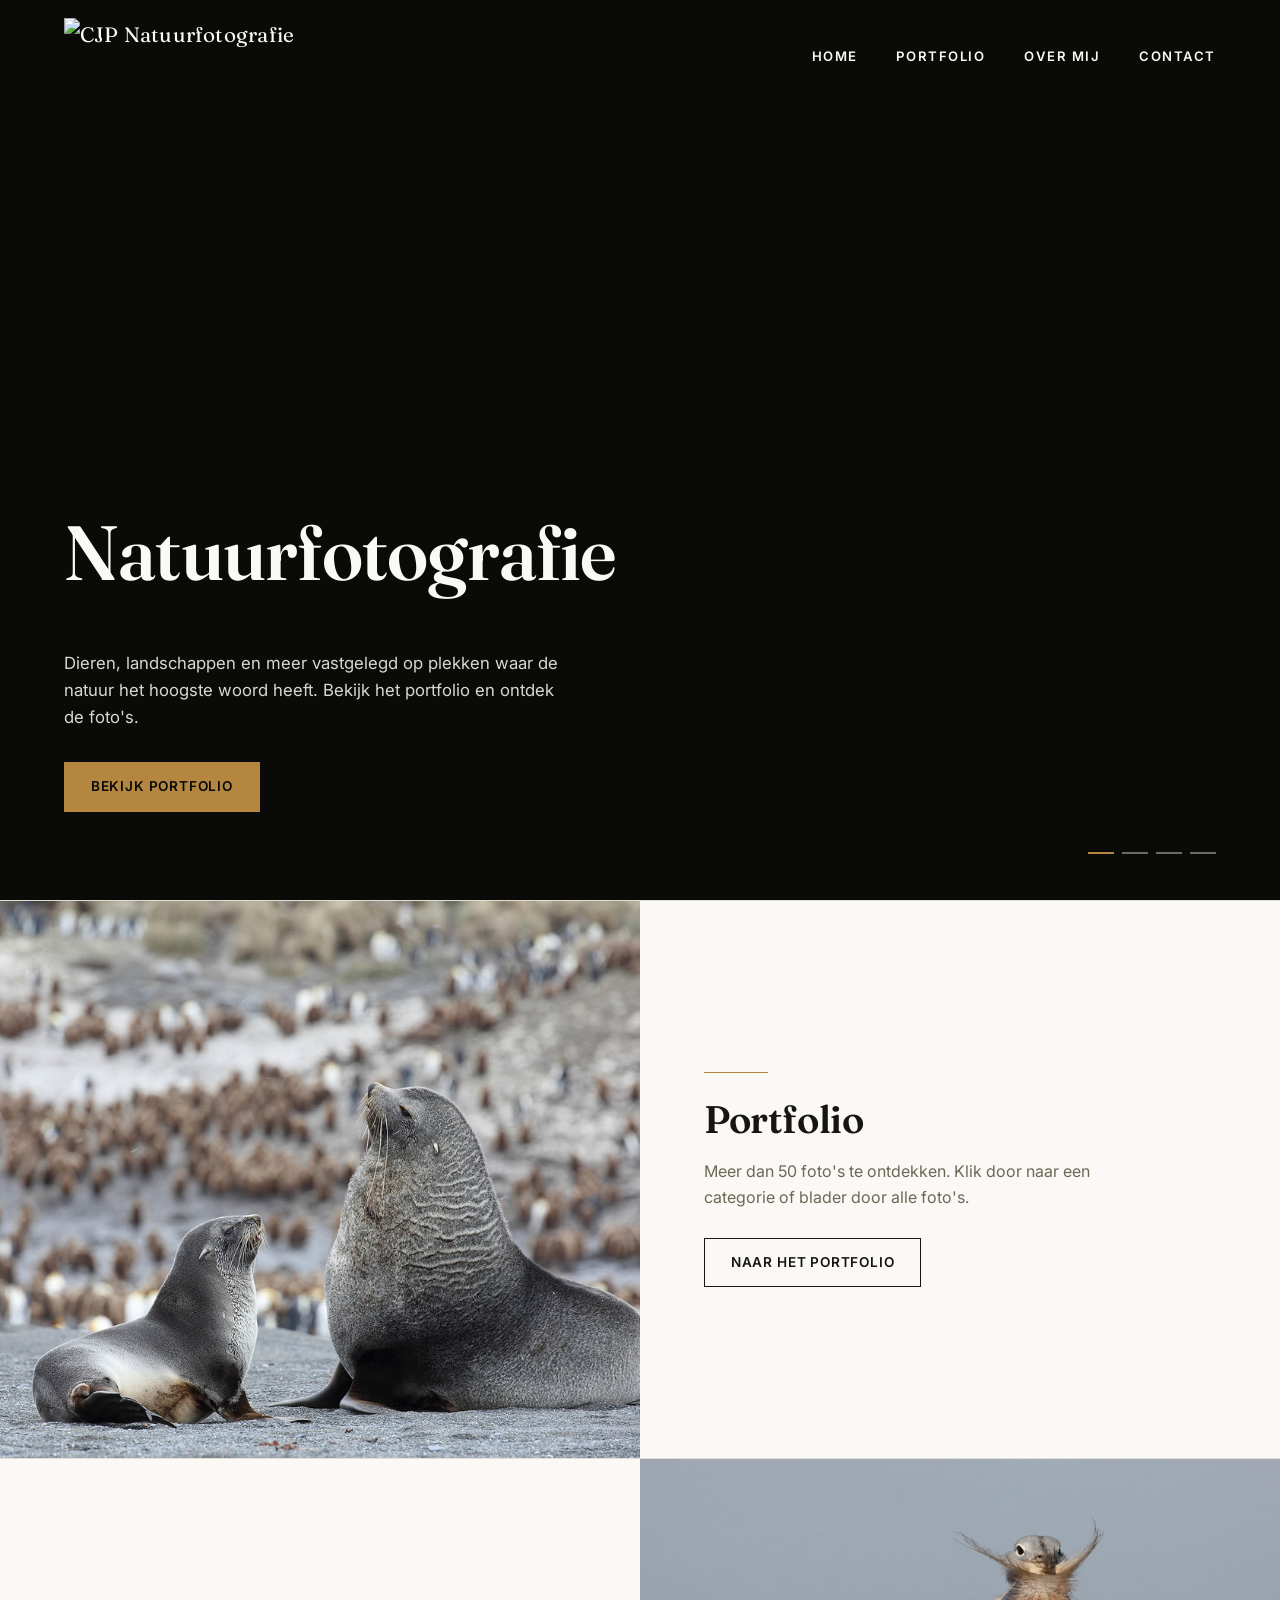
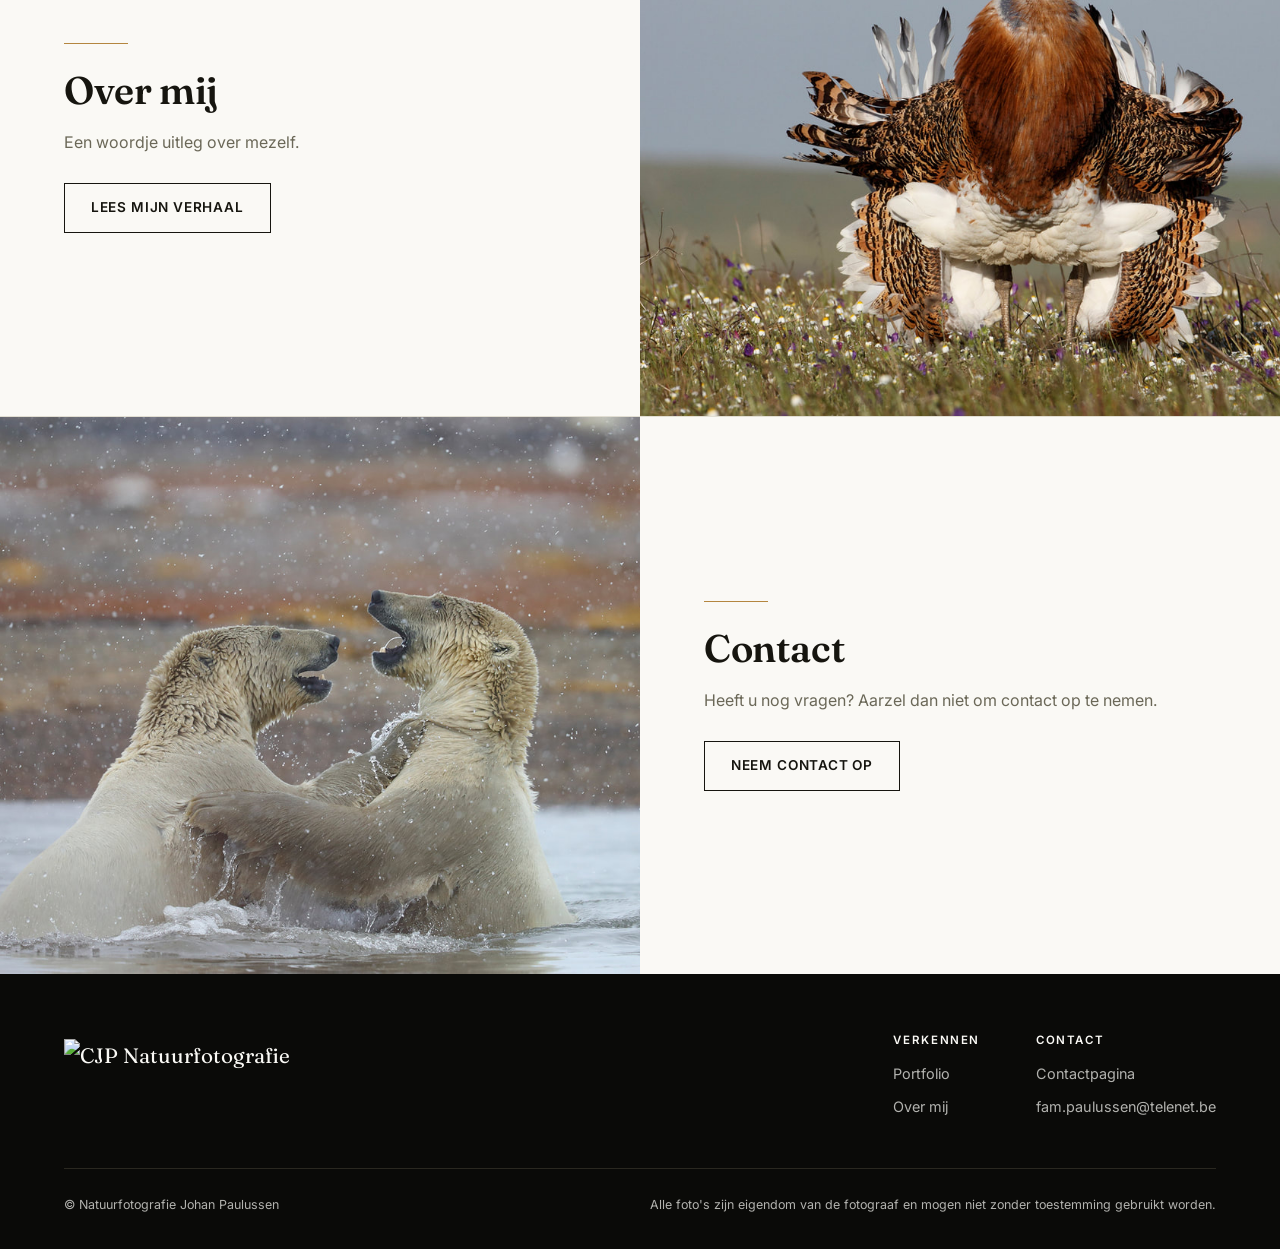
==== commit 194d088a: "Add files via upload" ====
--- a/index.html
+++ b/index.html
@@ -7,6 +7,7 @@
 <meta name="description" content="Natuurfotografie by Johan Paulussen">
 <link rel="preconnect" href="https://fonts.googleapis.com">
 <link href="https://fonts.googleapis.com/css2?family=Fraunces:opsz,wght@9..144,400;9..144,600;9..144,700&family=Inter:wght@400;500;600;700&display=swap" rel="stylesheet">
+<link rel="preload" as="image" href="images/slide-1.webp" fetchpriority="high">
 <link rel="stylesheet" href="css/style.css">
 </head>
 <body>
@@ -25,7 +26,7 @@
         <a class="top-link" href="portfolio/">Portfolio</a>
         <div class="mega-menu" data-mega-menu></div>
       </li>
-      <li><a class="top-link" href="over-ons/">Over ons</a></li>
+      <li><a class="top-link" href="over-mij/">Over mij</a></li>
       <li><a class="top-link" href="contact/">Contact</a></li>
     </ul>
   </nav>
@@ -33,14 +34,13 @@
 
 <!-- ============================================================ HERO SLIDESHOW -->
 <section class="hero">
-  <div class="hero-slide is-active" style="background-image:url('images/slide-1.webp')"></div>
-  <div class="hero-slide" style="background-image:url('images/slide-2.webp')"></div>
-  <div class="hero-slide" style="background-image:url('images/slide-3.webp')"></div>
-  <div class="hero-slide" style="background-image:url('images/slide-4.webp')"></div>
+  <div class="hero-slide is-active" data-bg="images/slide-1.webp"></div>
+  <div class="hero-slide" data-bg="images/slide-2.webp"></div>
+  <div class="hero-slide" data-bg="images/slide-3.webp"></div>
+  <div class="hero-slide" data-bg="images/slide-4.webp"></div>
 
   <div class="hero-inner">
-    <span class="eyebrow">Natuurfotografie</span>
-    <h1 class="hero-title">De natuur op camera</h1>
+    <h1 class="hero-title">Natuurfotografie</h1>
     <p class="hero-sub">Dieren, landschappen en meer vastgelegd op plekken waar de natuur het hoogste woord heeft. Bekijk het portfolio en ontdek de foto's.</p>
     <div class="hero-actions">
       <a class="btn btn-goud" href="portfolio/">Bekijk portfolio</a>
@@ -54,12 +54,11 @@
 <section class="bars">
 
   <div class="bar">
-    <div class="bar-media"><img src="images/index-1.jpg" alt="Spetters" loading="lazy"></div>
+    <div class="bar-media foto-beschermd"><img class="foto-beschermd" src="images/index-1.jpg" alt="Spetters" loading="lazy" draggable="false"></div>
     <div class="bar-content">
       <div class="horizon"></div>
       <div class="opacity-group">
-        <span class="eyebrow">Portfolio</span>
-        <h3>Ontdek onze foto's</h3>
+        <h3>Portfolio</h3>
         <p>Meer dan 50 foto's te ontdekken. Klik door naar een categorie of blader door alle foto's.</p>
         <a class="btn btn-line" href="portfolio/">Naar het portfolio</a>
       </div>
@@ -67,25 +66,23 @@
   </div>
 
   <div class="bar">
-    <div class="bar-media"><img src="images/index-2.jpg" alt="Oog in oogr" loading="lazy"></div>
+    <div class="bar-media foto-beschermd"><img class="foto-beschermd" src="images/index-2.jpg" alt="Oog in oogr" loading="lazy" draggable="false"></div>
     <div class="bar-content">
       <div class="horizon"></div>
       <div class="opacity-group">
-        <span class="eyebrow">Over ons</span>
-        <h3>Wie er achter de lens staat</h3>
+        <h3>Over mij</h3>
         <p>Een woordje uitleg over mezelf.</p>
-        <a class="btn btn-line" href="over-ons/">Lees mijn verhaal</a>
+        <a class="btn btn-line" href="over-mij/">Lees mijn verhaal</a>
       </div>
     </div>
   </div>
 
   <div class="bar">
-    <div class="bar-media"><img src="images/index-3.jpg" alt="Moeder en zoon in het dierenrijk" loading="lazy"></div>
+    <div class="bar-media foto-beschermd"><img class="foto-beschermd" src="images/index-3.jpg" alt="Moeder en zoon in het dierenrijk" loading="lazy" draggable="false"></div>
     <div class="bar-content">
       <div class="horizon"></div>
       <div class="opacity-group">
-        <span class="eyebrow">Contact</span>
-        <h3>Nog vragen?</h3>
+        <h3>Contact</h3>
         <p>Heeft u nog vragen? Aarzel dan niet om contact op te nemen.</p>
         <a class="btn btn-line" href="contact/">Neem contact op</a>
       </div>
@@ -103,7 +100,7 @@
         <h4>Verkennen</h4>
         <ul>
           <li><a href="portfolio/">Portfolio</a></li>
-          <li><a href="over-ons/">Over ons</a></li>
+          <li><a href="over-mij/">Over mij</a></li>
         </ul>
       </div>
       <div>
--- a/css/style.css
+++ b/css/style.css
@@ -521,6 +521,21 @@
   border-radius: 16px;
   background: var(--c-lijn-licht);
 }
+/* Subtiele scroll-reveal op de categoriepagina: zacht zichtbaar worden
+   terwijl de kaart een klein stukje van onder naar boven beweegt. */
+.photo-grid.has-reveal .photo-card{
+  opacity: 0;
+  transform: translateY(18px);
+  transition:
+    opacity .75s ease var(--reveal-delay, 0ms),
+    transform .85s var(--ease) var(--reveal-delay, 0ms);
+  will-change: opacity, transform;
+}
+.photo-grid.has-reveal .photo-card.is-visible{
+  opacity: 1;
+  transform: translateY(0);
+  will-change: auto;
+}
 .photo-card img{ width:100%; height:auto; display:block; transition: transform 1s var(--ease); }
 .photo-card:hover img{ transform: scale(1.05); }
 .photo-card .titel-strip{
@@ -537,6 +552,13 @@
   .photo-grid{ grid-template-columns: 1fr; gap: 24px; padding: 32px var(--pad) 70px; }
   .photo-card .titel-strip{ font-size: 1.05rem; padding: 18px 20px; }
 }
+@media (prefers-reduced-motion: reduce){
+  .photo-grid.has-reveal .photo-card{
+    opacity: 1;
+    transform: none;
+    transition: none;
+  }
+}
 
 /* ============================================================== FOTODETAIL */
 .foto-detail{
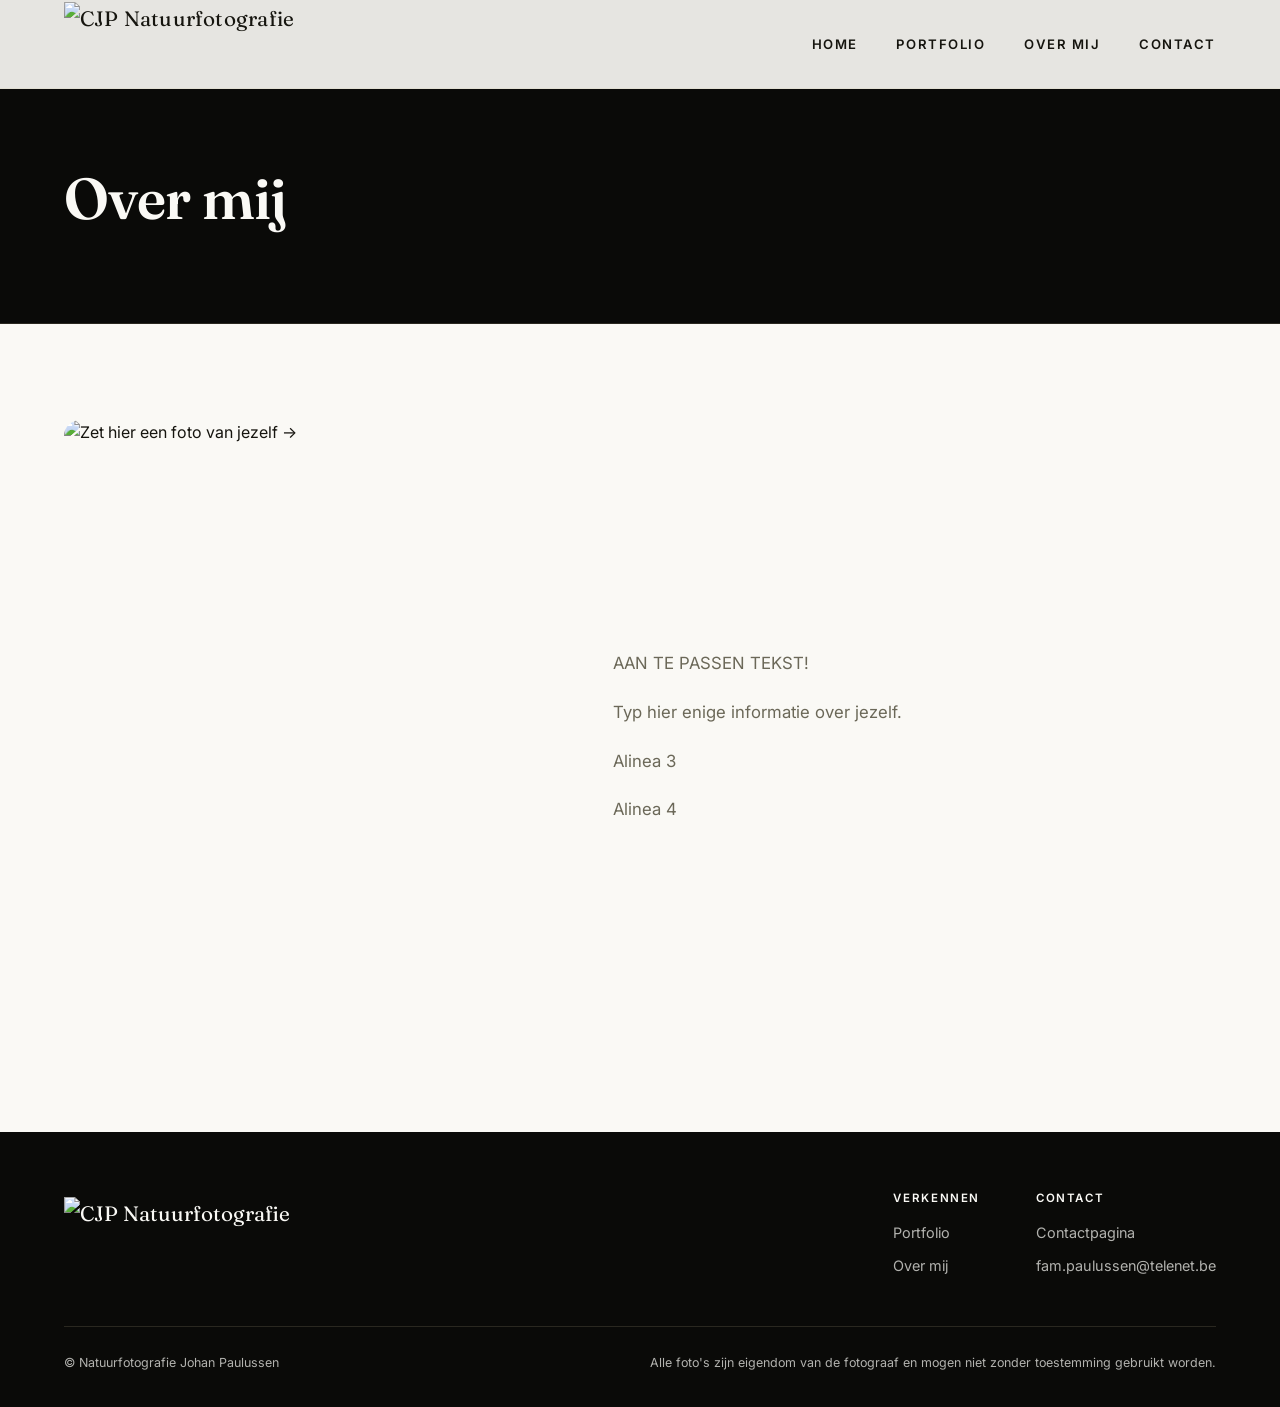
==== commit 5b908a5a: "Add files via upload" ====
--- a/index.html
+++ b/index.html
@@ -3,110 +3,63 @@
 <head>
 <meta charset="UTF-8">
 <meta name="viewport" content="width=device-width, initial-scale=1.0">
-<title>Natuurfotografie Johan Paulussen</title>
-<meta name="description" content="Natuurfotografie by Johan Paulussen">
+<title>Over mij</title>
 <link rel="preconnect" href="https://fonts.googleapis.com">
 <link href="https://fonts.googleapis.com/css2?family=Fraunces:opsz,wght@9..144,400;9..144,600;9..144,700&family=Inter:wght@400;500;600;700&display=swap" rel="stylesheet">
-<link rel="preload" as="image" href="images/slide-1.webp" fetchpriority="high">
-<link rel="stylesheet" href="css/style.css">
+<link rel="stylesheet" href="../css/style.css">
 </head>
 <body>
 
-<!-- ============================================================ NAVIGATIE -->
-<header class="site-nav">
-  <a href="./" class="logo">
-    <img class="logo-voor-zwart" src="images/logo-voor-zwart.png" alt="CJP Natuurfotografie">
-    <img class="logo-voor-wit" src="images/logo-voor-wit.png" alt="CJP Natuurfotografie">
+<header class="site-nav is-scrolled">
+  <a href="../" class="logo">
+    <img class="logo-voor-zwart" src="../images/logo-voor-zwart.png" alt="CJP Natuurfotografie">
+    <img class="logo-voor-wit" src="../images/logo-voor-wit.png" alt="CJP Natuurfotografie">
   </a>
   <button class="nav-toggle" aria-label="Menu" aria-expanded="false">☰</button>
   <nav>
     <ul class="nav-links">
-      <li><a class="top-link" href="./">Home</a></li>
+      <li><a class="top-link" href="../">Home</a></li>
       <li class="has-menu">
-        <a class="top-link" href="portfolio/">Portfolio</a>
+        <a class="top-link" href="../portfolio/">Portfolio</a>
         <div class="mega-menu" data-mega-menu></div>
       </li>
-      <li><a class="top-link" href="over-mij/">Over mij</a></li>
-      <li><a class="top-link" href="contact/">Contact</a></li>
+      <li><a class="top-link" href="../over-mij/">Over mij</a></li>
+      <li><a class="top-link" href="../contact/">Contact</a></li>
     </ul>
   </nav>
 </header>
 
-<!-- ============================================================ HERO SLIDESHOW -->
-<section class="hero">
-  <div class="hero-slide is-active" data-bg="images/slide-1.webp"></div>
-  <div class="hero-slide" data-bg="images/slide-2.webp"></div>
-  <div class="hero-slide" data-bg="images/slide-3.webp"></div>
-  <div class="hero-slide" data-bg="images/slide-4.webp"></div>
+<section class="page-header">
+  <h1>Over mij</h1>
+</section>
 
-  <div class="hero-inner">
-    <h1 class="hero-title">Natuurfotografie</h1>
-    <p class="hero-sub">Dieren, landschappen en meer vastgelegd op plekken waar de natuur het hoogste woord heeft. Bekijk het portfolio en ontdek de foto's.</p>
-    <div class="hero-actions">
-      <a class="btn btn-goud" href="portfolio/">Bekijk portfolio</a>
+<section class="sectie">
+  <div class="duo-kolom">
+    <img src="../images/over-ons-portret.jpg" alt="Zet hier een foto van jezelf ->" loading="lazy">
+    <div class="intro-tekst">
+      <p>AAN TE PASSEN TEKST!</p>
+      <p>Typ hier enige informatie over jezelf.</p>
+      <p>Alinea 3</p>
+      <p>Alinea 4</p>
     </div>
   </div>
-
-  <div class="hero-dots"></div>
 </section>
 
-<!-- ============================================================ SCROLL-REVEAL BARS -->
-<section class="bars">
-
-  <div class="bar">
-    <div class="bar-media foto-beschermd"><img class="foto-beschermd" src="images/index-1.jpg" alt="Spetters" loading="lazy" draggable="false"></div>
-    <div class="bar-content">
-      <div class="horizon"></div>
-      <div class="opacity-group">
-        <h3>Portfolio</h3>
-        <p>Meer dan 50 foto's te ontdekken. Klik door naar een categorie of blader door alle foto's.</p>
-        <a class="btn btn-line" href="portfolio/">Naar het portfolio</a>
-      </div>
-    </div>
-  </div>
-
-  <div class="bar">
-    <div class="bar-media foto-beschermd"><img class="foto-beschermd" src="images/index-2.jpg" alt="Oog in oogr" loading="lazy" draggable="false"></div>
-    <div class="bar-content">
-      <div class="horizon"></div>
-      <div class="opacity-group">
-        <h3>Over mij</h3>
-        <p>Een woordje uitleg over mezelf.</p>
-        <a class="btn btn-line" href="over-mij/">Lees mijn verhaal</a>
-      </div>
-    </div>
-  </div>
-
-  <div class="bar">
-    <div class="bar-media foto-beschermd"><img class="foto-beschermd" src="images/index-3.jpg" alt="Moeder en zoon in het dierenrijk" loading="lazy" draggable="false"></div>
-    <div class="bar-content">
-      <div class="horizon"></div>
-      <div class="opacity-group">
-        <h3>Contact</h3>
-        <p>Heeft u nog vragen? Aarzel dan niet om contact op te nemen.</p>
-        <a class="btn btn-line" href="contact/">Neem contact op</a>
-      </div>
-    </div>
-  </div>
-
-</section>
-
-<!-- ============================================================ FOOTER -->
 <footer class="site-footer">
   <div class="footer-top">
-    <a href="./" class="logo"><img src="images/logo-voor-zwart.png" alt="CJP Natuurfotografie"></a>
+    <a href="../" class="logo"><img src="../images/logo-voor-zwart.png" alt="CJP Natuurfotografie"></a>
     <div class="footer-links">
       <div>
         <h4>Verkennen</h4>
         <ul>
-          <li><a href="portfolio/">Portfolio</a></li>
-          <li><a href="over-mij/">Over mij</a></li>
+          <li><a href="../portfolio/">Portfolio</a></li>
+          <li><a href="../over-mij/">Over mij</a></li>
         </ul>
       </div>
       <div>
         <h4>Contact</h4>
         <ul>
-          <li><a href="contact/">Contactpagina</a></li>
+          <li><a href="../contact/">Contactpagina</a></li>
           <li><a href="mailto:fam.paulussen@telenet.be">fam.paulussen@telenet.be</a></li>
         </ul>
       </div>
@@ -118,7 +71,7 @@
   </div>
 </footer>
 
-<script src="js/data.js"></script>
-<script src="js/main.js"></script>
+<script src="../js/data.js"></script>
+<script src="../js/main.js"></script>
 </body>
 </html>
--- a/css/style.css
+++ b/css/style.css
@@ -496,6 +496,8 @@
 }
 .cat-card .label .eyebrow{ display:block; margin-bottom:.3rem; }
 .cat-card .label h3{ font-size: 1.5rem; margin:0; }
+.cat-card .label h3 a{ display:inline-block; }
+.cat-card .foto-beschermd{ pointer-events:none; }
 @media (max-width: 860px){
   .cat-grid{ grid-template-columns: 1fr; gap: 20px; }
 }
@@ -506,13 +508,18 @@
    de bovenste rij foto's altijd netjes op dezelfde hoogte begint,
    met een vaste tussenmarge tussen alle rijen en kolommen. */
 .photo-grid{
-  display: grid;
-  grid-template-columns: repeat(2, 1fr);
-  align-items: start;
-  gap: 40px 36px;
+  display: flex;
+  flex-direction: column;
+  gap: 40px;
   max-width: 1560px;
   margin: 0 auto;
   padding: 64px var(--pad) 90px;
+}
+.photo-row{
+  display:grid;
+  grid-template-columns: repeat(2, minmax(0, 1fr));
+  align-items:start;
+  gap: 40px 36px;
 }
 .photo-card{
   position:relative;
@@ -538,6 +545,14 @@
 }
 .photo-card img{ width:100%; height:auto; display:block; transition: transform 1s var(--ease); }
 .photo-card:hover img{ transform: scale(1.05); }
+.photo-card.foto-beschermd{ cursor:default; }
+.foto-beschermd img, img.foto-beschermd{
+  -webkit-user-drag:none;
+  user-select:none;
+  -webkit-user-select:none;
+  pointer-events:none;
+}
+.foto-beschermd{ user-select:none; -webkit-user-select:none; }
 .photo-card .titel-strip{
   position:absolute; left:0; right:0; bottom:0;
   padding: 26px 30px;
@@ -549,15 +564,17 @@
   opacity: .96;
 }
 @media (max-width: 860px){
-  .photo-grid{ grid-template-columns: 1fr; gap: 24px; padding: 32px var(--pad) 70px; }
+  .photo-grid{ gap: 24px; padding: 32px var(--pad) 70px; }
+  .photo-row{ grid-template-columns: 1fr; gap: 24px; }
   .photo-card .titel-strip{ font-size: 1.05rem; padding: 18px 20px; }
 }
 @media (prefers-reduced-motion: reduce){
   .photo-grid.has-reveal .photo-card{
-    opacity: 1;
     transform: none;
     transition: none;
   }
+  .photo-grid.has-reveal .photo-card:not(.is-visible){ opacity:0; }
+  .photo-grid.has-reveal .photo-card.is-visible{ opacity:1; }
 }
 
 /* ============================================================== FOTODETAIL */
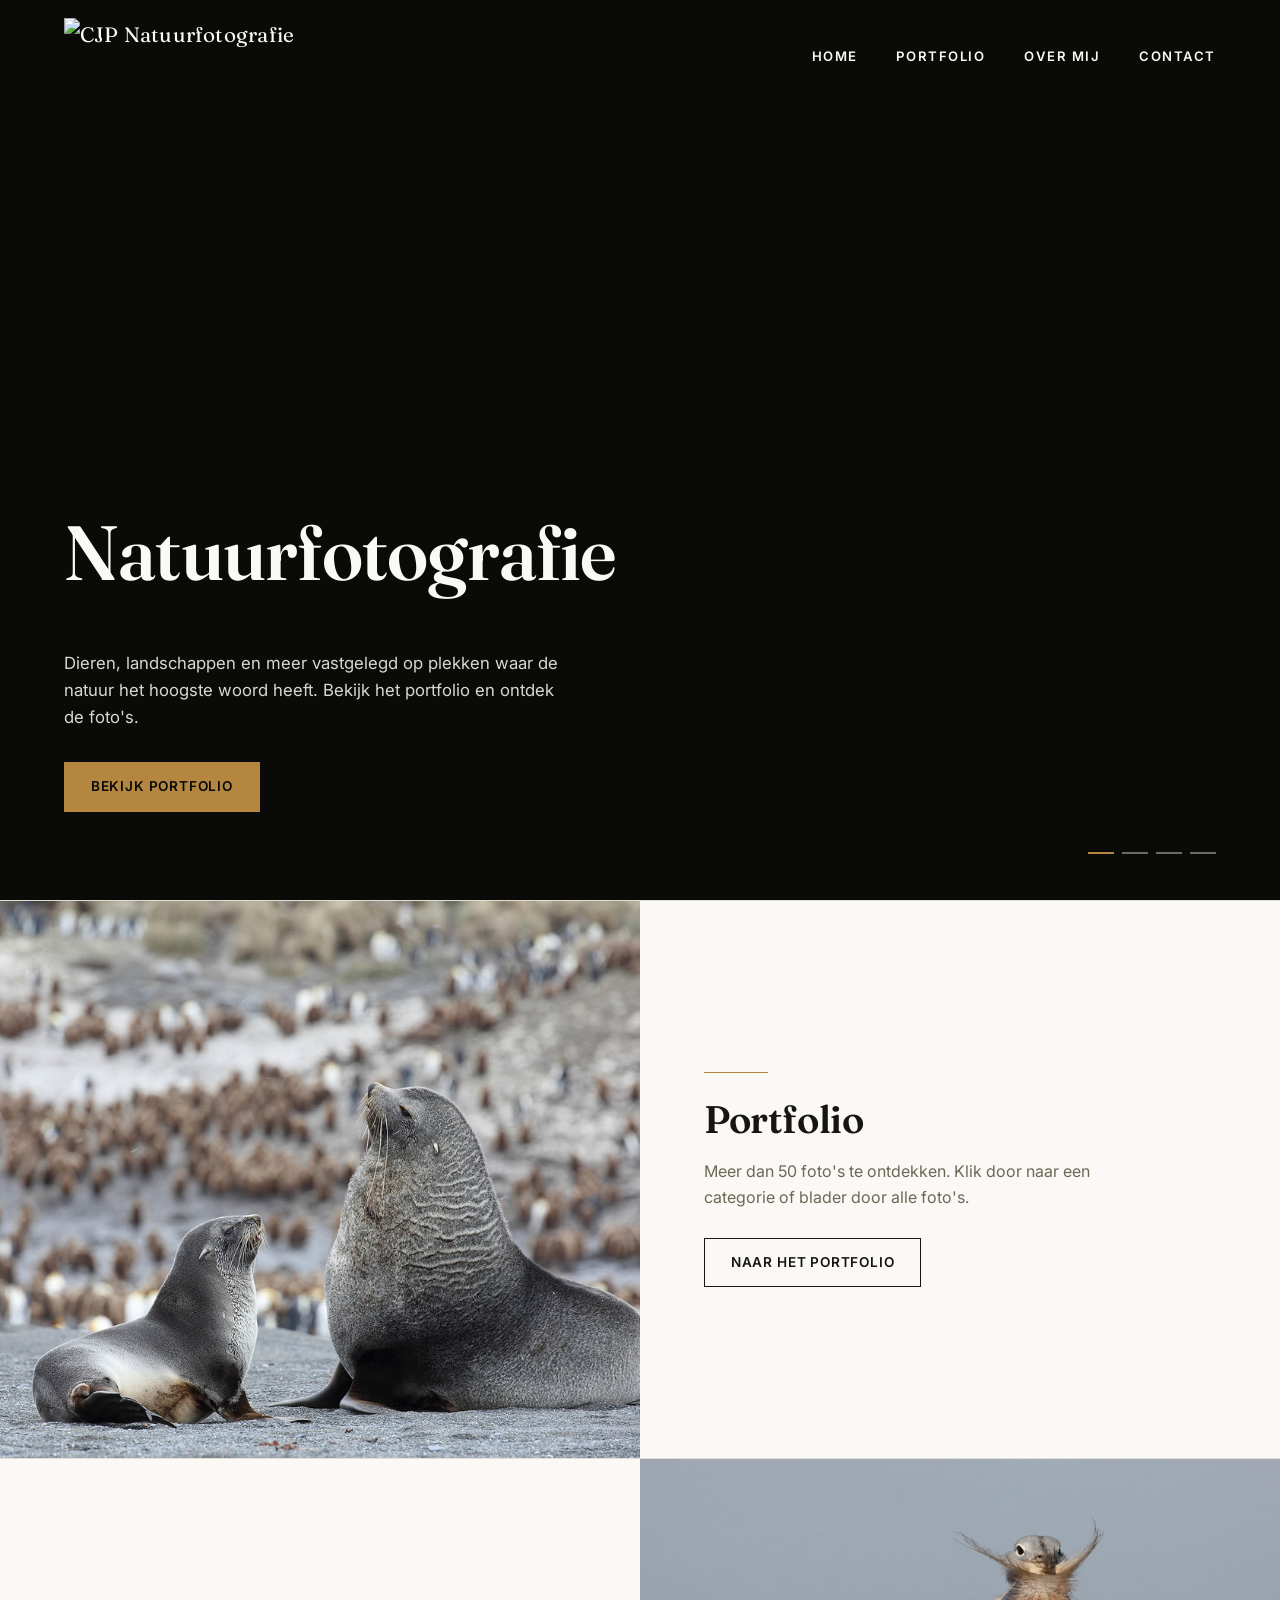
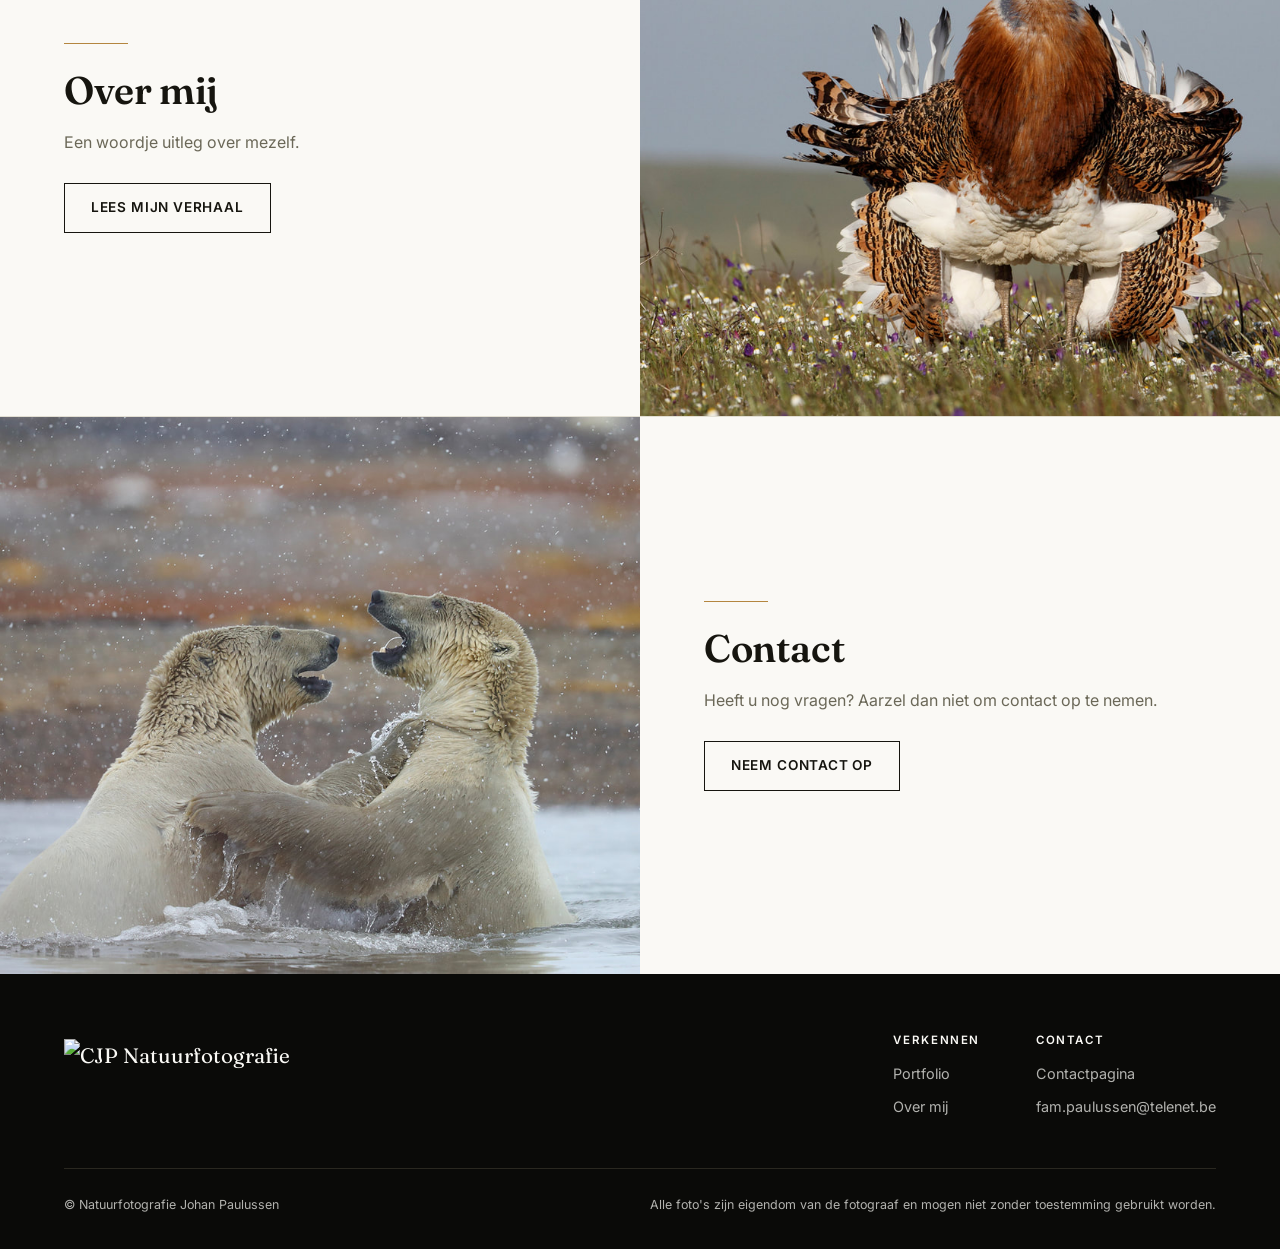
==== commit 7887cf55: "Add files via upload" ====
--- a/index.html
+++ b/index.html
@@ -3,63 +3,110 @@
 <head>
 <meta charset="UTF-8">
 <meta name="viewport" content="width=device-width, initial-scale=1.0">
-<title>Over mij</title>
+<title>Natuurfotografie Johan Paulussen</title>
+<meta name="description" content="Natuurfotografie by Johan Paulussen">
 <link rel="preconnect" href="https://fonts.googleapis.com">
 <link href="https://fonts.googleapis.com/css2?family=Fraunces:opsz,wght@9..144,400;9..144,600;9..144,700&family=Inter:wght@400;500;600;700&display=swap" rel="stylesheet">
-<link rel="stylesheet" href="../css/style.css">
+<link rel="preload" as="image" href="images/slide-1.webp" fetchpriority="high">
+<link rel="stylesheet" href="css/style.css">
 </head>
 <body>
 
-<header class="site-nav is-scrolled">
-  <a href="../" class="logo">
-    <img class="logo-voor-zwart" src="../images/logo-voor-zwart.png" alt="CJP Natuurfotografie">
-    <img class="logo-voor-wit" src="../images/logo-voor-wit.png" alt="CJP Natuurfotografie">
+<!-- ============================================================ NAVIGATIE -->
+<header class="site-nav">
+  <a href="./" class="logo">
+    <img class="logo-voor-zwart" src="images/logo-voor-zwart.png" alt="CJP Natuurfotografie">
+    <img class="logo-voor-wit" src="images/logo-voor-wit.png" alt="CJP Natuurfotografie">
   </a>
   <button class="nav-toggle" aria-label="Menu" aria-expanded="false">☰</button>
   <nav>
     <ul class="nav-links">
-      <li><a class="top-link" href="../">Home</a></li>
+      <li><a class="top-link" href="./">Home</a></li>
       <li class="has-menu">
-        <a class="top-link" href="../portfolio/">Portfolio</a>
+        <a class="top-link" href="portfolio/">Portfolio</a>
         <div class="mega-menu" data-mega-menu></div>
       </li>
-      <li><a class="top-link" href="../over-mij/">Over mij</a></li>
-      <li><a class="top-link" href="../contact/">Contact</a></li>
+      <li><a class="top-link" href="over-mij/">Over mij</a></li>
+      <li><a class="top-link" href="contact/">Contact</a></li>
     </ul>
   </nav>
 </header>
 
-<section class="page-header">
-  <h1>Over mij</h1>
+<!-- ============================================================ HERO SLIDESHOW -->
+<section class="hero">
+  <div class="hero-slide is-active" data-bg="images/slide-1.webp"></div>
+  <div class="hero-slide" data-bg="images/slide-2.webp"></div>
+  <div class="hero-slide" data-bg="images/slide-3.webp"></div>
+  <div class="hero-slide" data-bg="images/slide-4.webp"></div>
+
+  <div class="hero-inner">
+    <h1 class="hero-title">Natuurfotografie</h1>
+    <p class="hero-sub">Dieren, landschappen en meer vastgelegd op plekken waar de natuur het hoogste woord heeft. Bekijk het portfolio en ontdek de foto's.</p>
+    <div class="hero-actions">
+      <a class="btn btn-goud" href="portfolio/">Bekijk portfolio</a>
+    </div>
+  </div>
+
+  <div class="hero-dots"></div>
 </section>
 
-<section class="sectie">
-  <div class="duo-kolom">
-    <img src="../images/over-ons-portret.jpg" alt="Zet hier een foto van jezelf ->" loading="lazy">
-    <div class="intro-tekst">
-      <p>AAN TE PASSEN TEKST!</p>
-      <p>Typ hier enige informatie over jezelf.</p>
-      <p>Alinea 3</p>
-      <p>Alinea 4</p>
+<!-- ============================================================ SCROLL-REVEAL BARS -->
+<section class="bars">
+
+  <div class="bar">
+    <div class="bar-media foto-beschermd"><img class="foto-beschermd" src="images/index-1.jpg" alt="Spetters" loading="lazy" draggable="false"></div>
+    <div class="bar-content">
+      <div class="horizon"></div>
+      <div class="opacity-group">
+        <h3>Portfolio</h3>
+        <p>Meer dan 50 foto's te ontdekken. Klik door naar een categorie of blader door alle foto's.</p>
+        <a class="btn btn-line" href="portfolio/">Naar het portfolio</a>
+      </div>
     </div>
   </div>
+
+  <div class="bar">
+    <div class="bar-media foto-beschermd"><img class="foto-beschermd" src="images/index-2.jpg" alt="Oog in oogr" loading="lazy" draggable="false"></div>
+    <div class="bar-content">
+      <div class="horizon"></div>
+      <div class="opacity-group">
+        <h3>Over mij</h3>
+        <p>Een woordje uitleg over mezelf.</p>
+        <a class="btn btn-line" href="over-mij/">Lees mijn verhaal</a>
+      </div>
+    </div>
+  </div>
+
+  <div class="bar">
+    <div class="bar-media foto-beschermd"><img class="foto-beschermd" src="images/index-3.jpg" alt="Moeder en zoon in het dierenrijk" loading="lazy" draggable="false"></div>
+    <div class="bar-content">
+      <div class="horizon"></div>
+      <div class="opacity-group">
+        <h3>Contact</h3>
+        <p>Heeft u nog vragen? Aarzel dan niet om contact op te nemen.</p>
+        <a class="btn btn-line" href="contact/">Neem contact op</a>
+      </div>
+    </div>
+  </div>
+
 </section>
 
+<!-- ============================================================ FOOTER -->
 <footer class="site-footer">
   <div class="footer-top">
-    <a href="../" class="logo"><img src="../images/logo-voor-zwart.png" alt="CJP Natuurfotografie"></a>
+    <a href="./" class="logo"><img src="images/logo-voor-zwart.png" alt="CJP Natuurfotografie"></a>
     <div class="footer-links">
       <div>
         <h4>Verkennen</h4>
         <ul>
-          <li><a href="../portfolio/">Portfolio</a></li>
-          <li><a href="../over-mij/">Over mij</a></li>
+          <li><a href="portfolio/">Portfolio</a></li>
+          <li><a href="over-mij/">Over mij</a></li>
         </ul>
       </div>
       <div>
         <h4>Contact</h4>
         <ul>
-          <li><a href="../contact/">Contactpagina</a></li>
+          <li><a href="contact/">Contactpagina</a></li>
           <li><a href="mailto:fam.paulussen@telenet.be">fam.paulussen@telenet.be</a></li>
         </ul>
       </div>
@@ -71,7 +118,7 @@
   </div>
 </footer>
 
-<script src="../js/data.js"></script>
-<script src="../js/main.js"></script>
+<script src="js/data.js"></script>
+<script src="js/main.js"></script>
 </body>
 </html>
